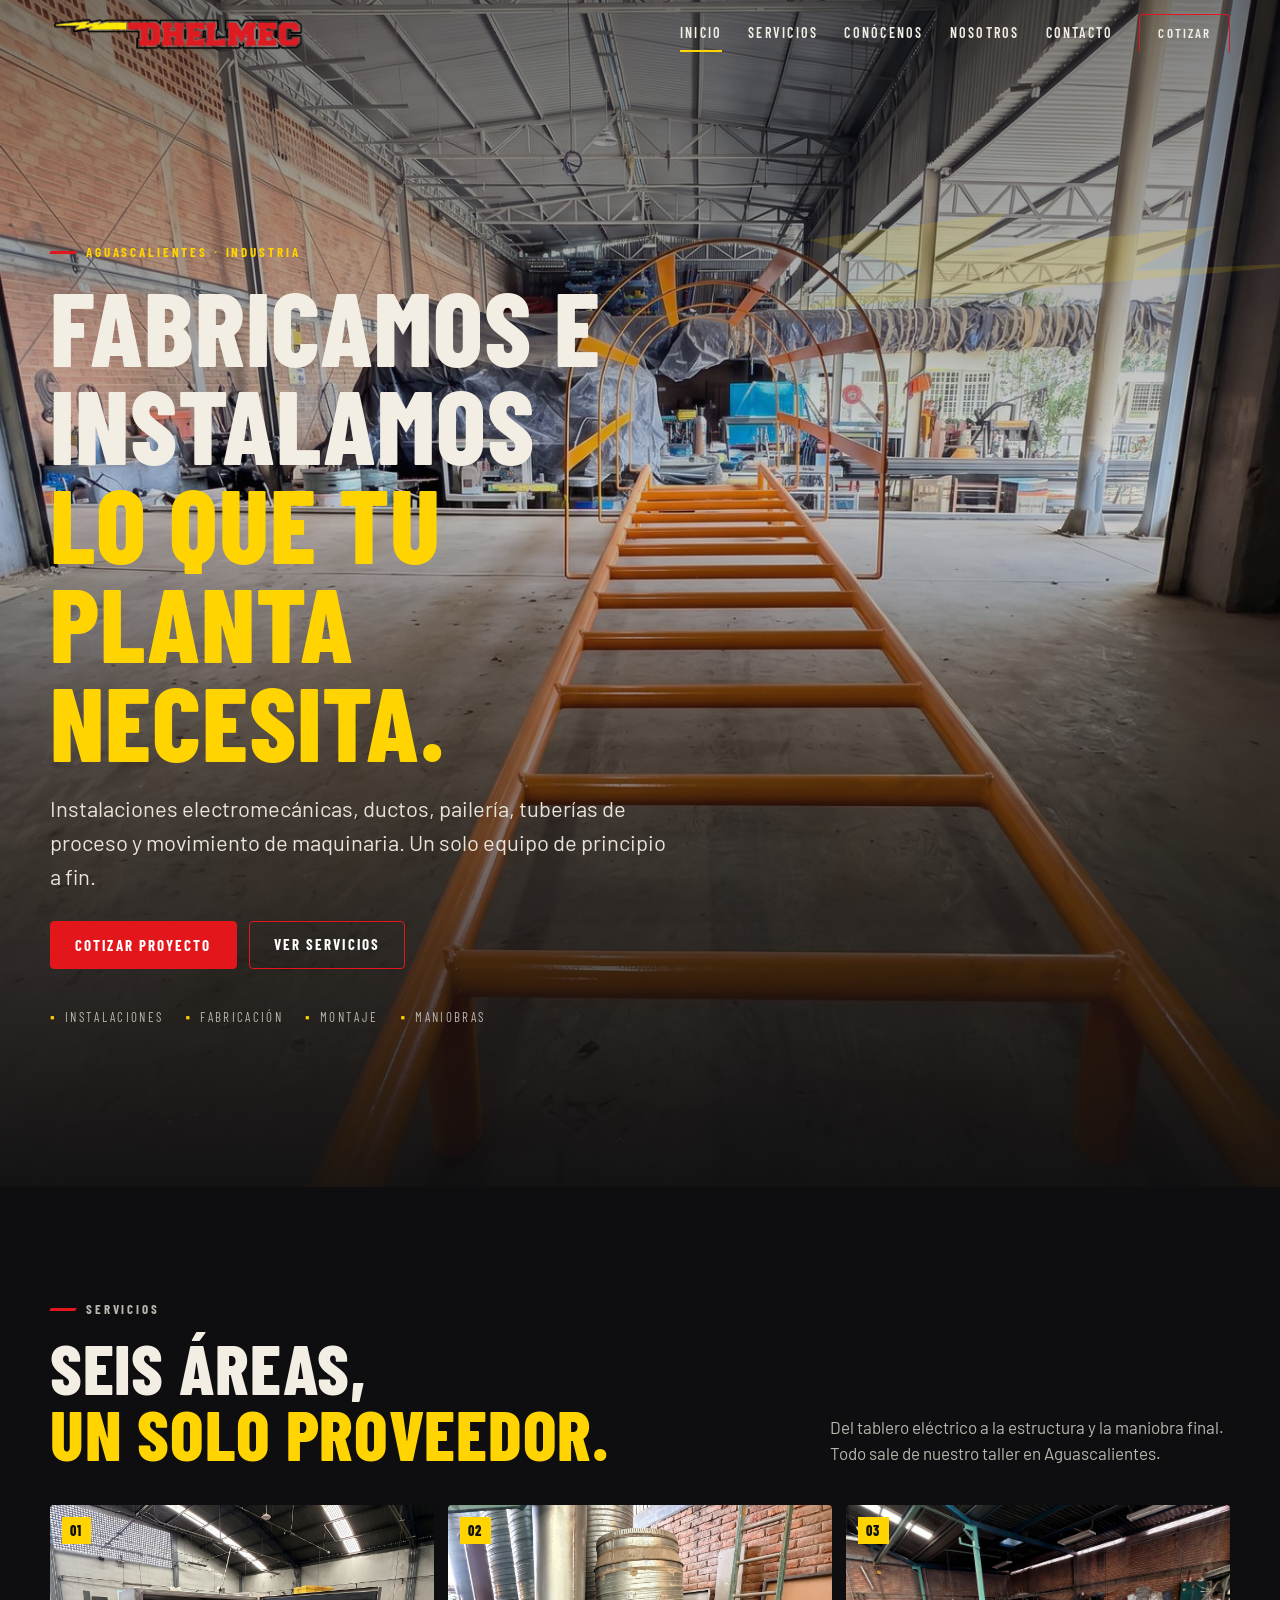
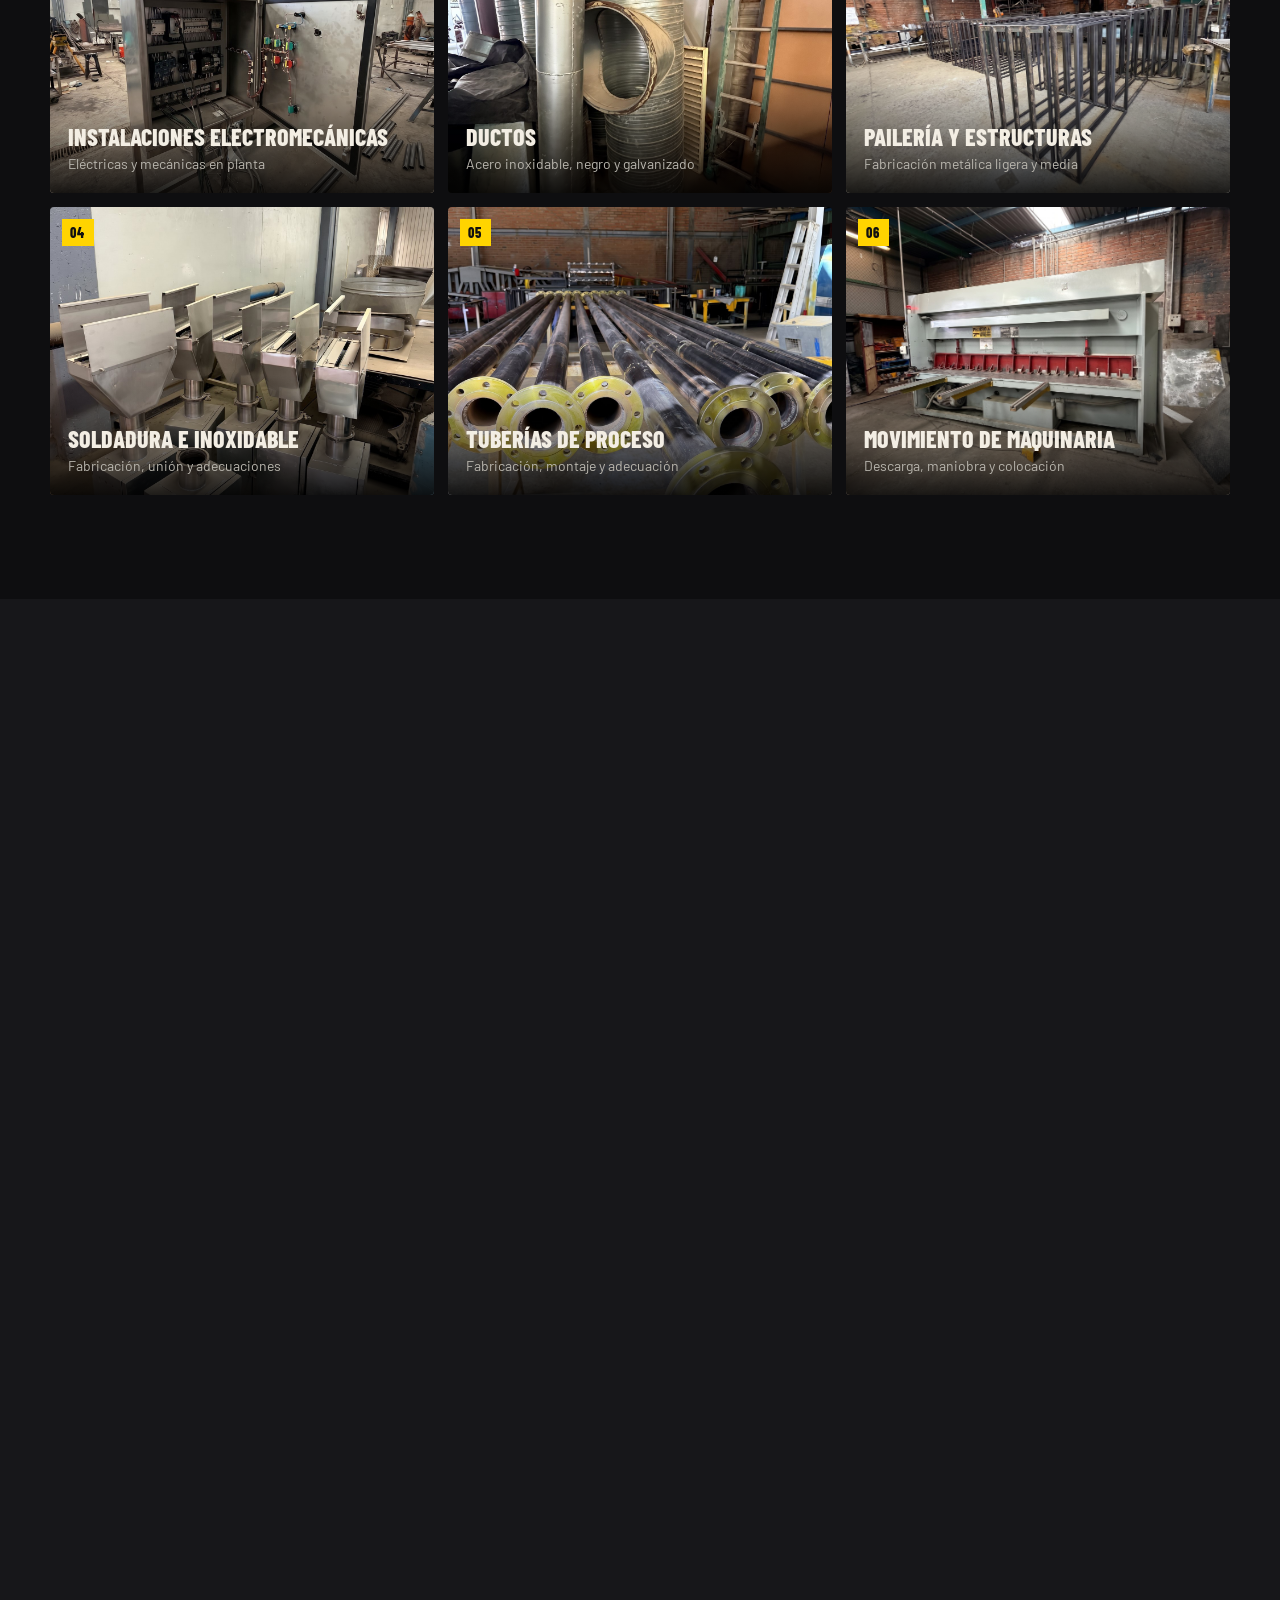
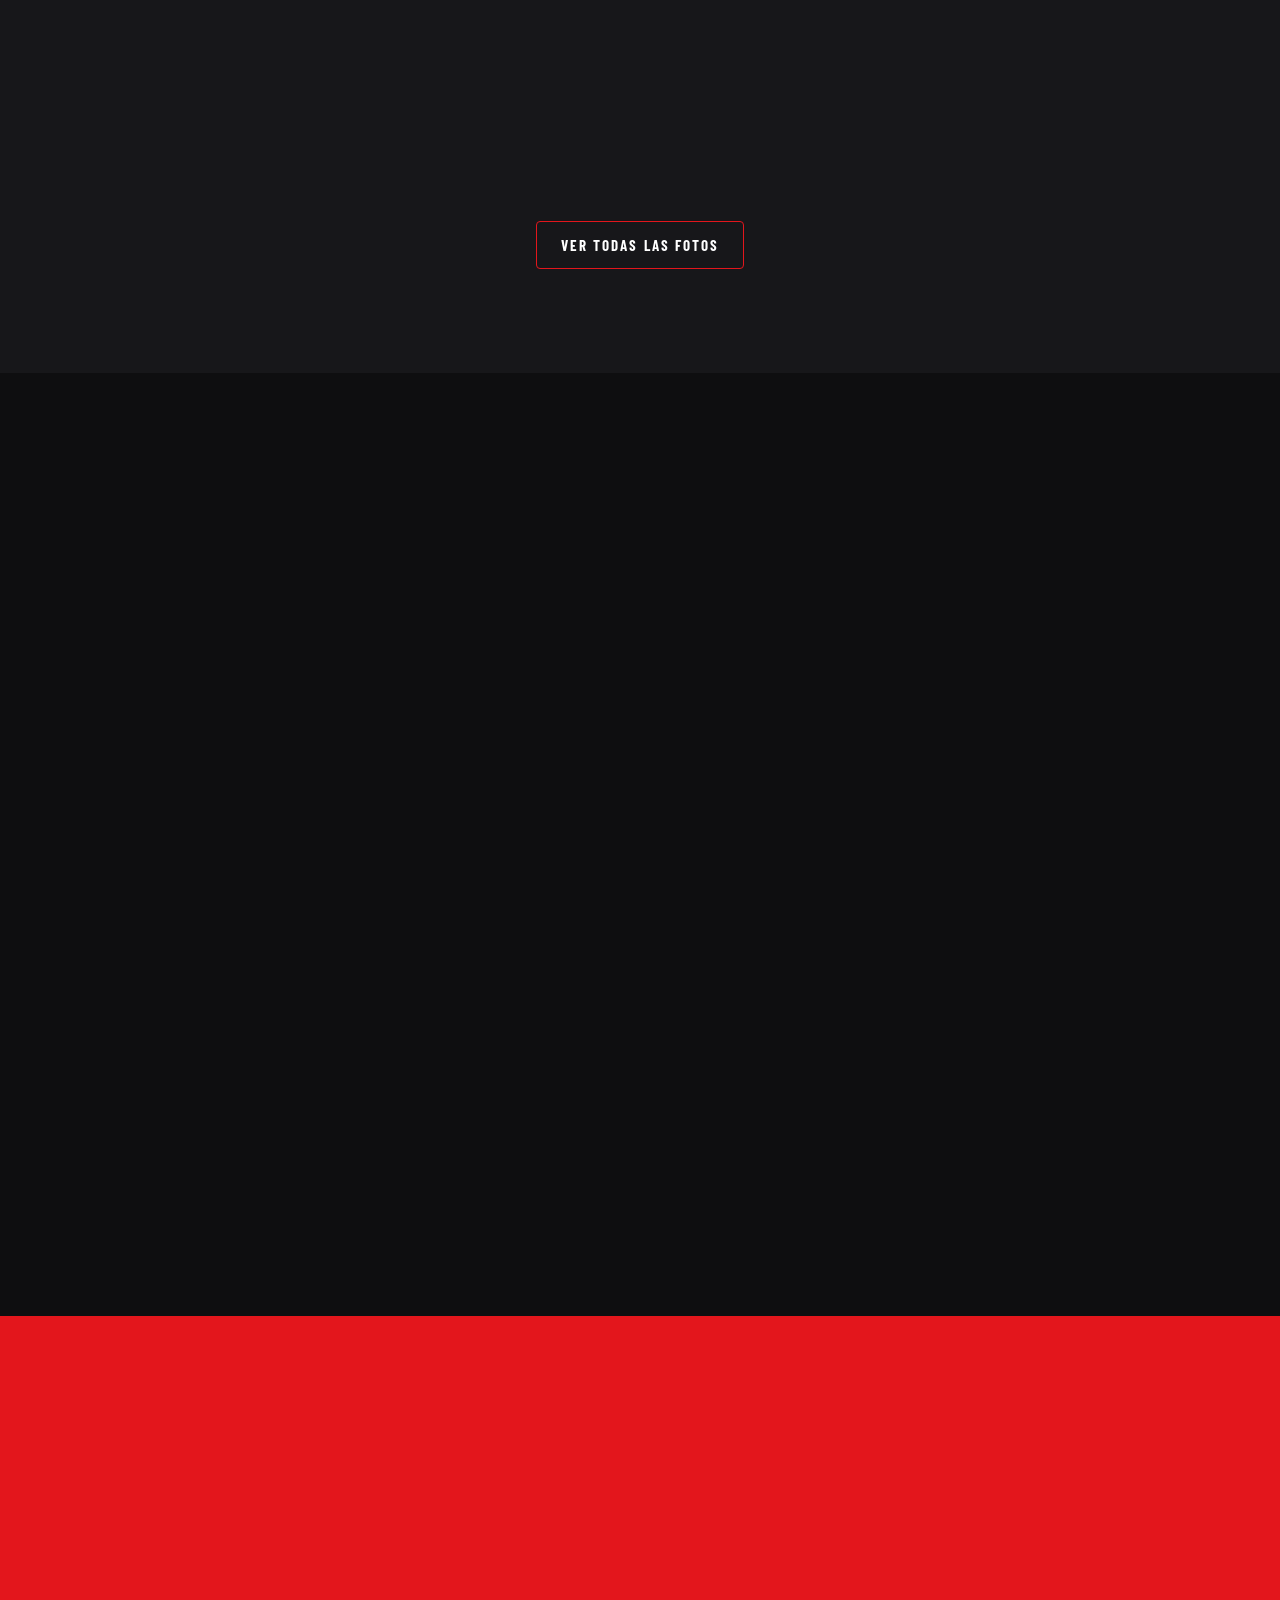
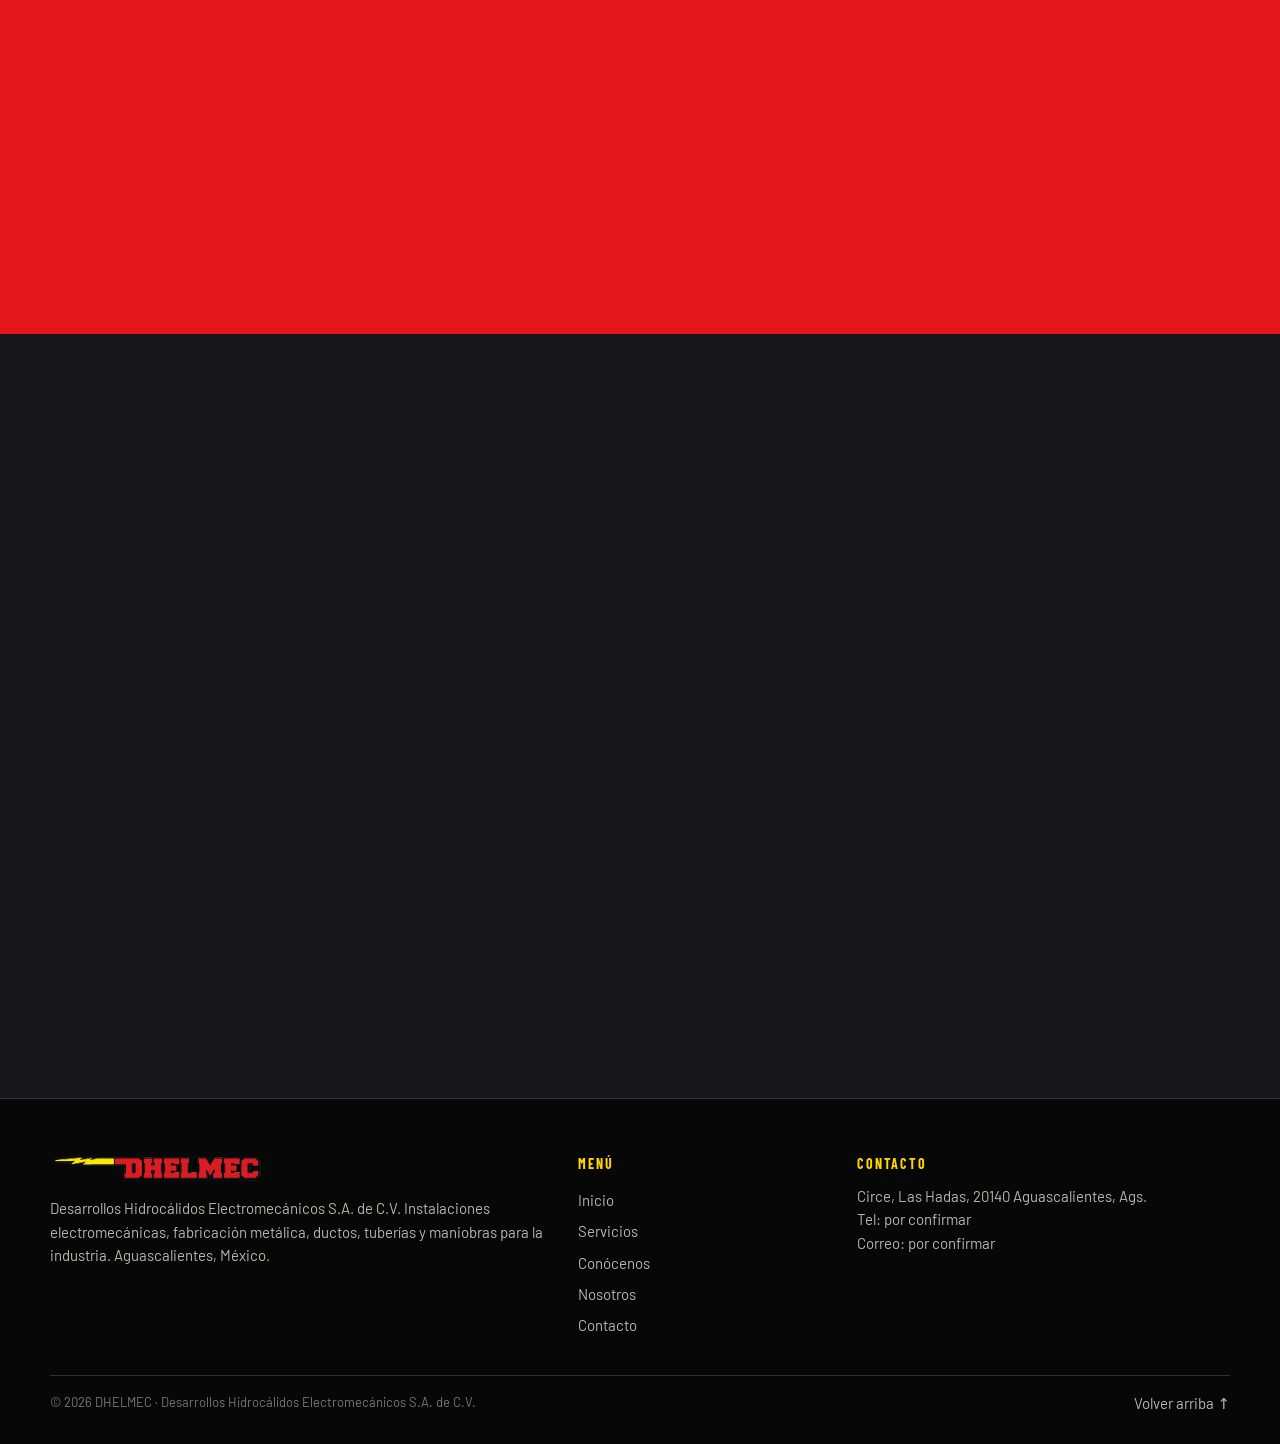
==== index.html @ 65a0e36c "DHELMEC sitio v1: 5 páginas, 35 fotos mejoradas, hueco para video dron Co-Authored-By: Claude Fable " ====
<!doctype html>
<html lang="es">
<head>
<meta charset="utf-8">
<meta name="viewport" content="width=device-width,initial-scale=1">
<title>DHELMEC · Fabricación metálica e instalaciones electromecánicas en Aguascalientes</title>
<meta name="description" content="Instalaciones electromecánicas, ductos, pailería, tuberías de proceso y movimiento de maquinaria. Taller propio en Aguascalientes.">
<link rel="icon" href="img/favicon.svg" type="image/svg+xml">
<link rel="preconnect" href="https://fonts.googleapis.com"><link rel="preconnect" href="https://fonts.gstatic.com" crossorigin>
<link href="https://fonts.googleapis.com/css2?family=Barlow+Condensed:wght@600;700;800&family=Barlow:wght@400;500;600&display=swap" rel="stylesheet">
<link rel="stylesheet" href="style.css">
<meta property="og:title" content="DHELMEC · Fabricación metálica e instalaciones electromecánicas en Aguascalientes"><meta property="og:description" content="Instalaciones electromecánicas, ductos, pailería, tuberías de proceso y movimiento de maquinaria. Taller propio en Aguascalientes."><meta property="og:image" content="img/dhelmec-8387.jpg">
</head>
<body>
<header class="top">
  <div class="wrap">
    <a href="index.html" class="logo" aria-label="DHELMEC inicio"><img src="img/logo.png" alt="DHELMEC"></a>
    <nav class="nav"><a href="index.html" class="act">Inicio</a><a href="servicios.html" class="">Servicios</a><a href="conocenos.html" class="">Conócenos</a><a href="nosotros.html" class="">Nosotros</a><a href="contacto.html" class="">Contacto</a><a href="contacto.html" class="btn">Cotizar</a></nav>
    <button class="burger" aria-label="Menú"><i></i><i></i><i></i></button>
  </div>
</header>
<nav class="movil"><a href="index.html" class="act">Inicio</a><a href="servicios.html" class="">Servicios</a><a href="conocenos.html" class="">Conócenos</a><a href="nosotros.html" class="">Nosotros</a><a href="contacto.html" class="">Contacto</a><a href="contacto.html" class="btn">Cotizar proyecto</a><a class="btn wa solo-wa" href="#">WhatsApp</a></nav>
<main>

<section class="hero" id="top">
  <div class="fondo"><img src="img/dhelmec-8387.jpg" alt="Taller DHELMEC" fetchpriority="high"><video muted loop playsinline autoplay aria-hidden="true"></video></div>
  <img class="rayo" src="img/rayo.svg" alt="" aria-hidden="true">
  <div class="wrap">
    <p class="ojo enter">Aguascalientes · Industria</p>
    <h1 class="enter d1">Fabricamos e instalamos <em>lo que tu planta necesita.</em></h1>
    <p class="lead enter d2">Instalaciones electromecánicas, ductos, pailería, tuberías de proceso y movimiento de maquinaria. Un solo equipo de principio a fin.</p>
    <div class="acciones enter d3"><a class="btn lleno" href="#cotizar">Cotizar proyecto</a><a class="btn wa solo-wa" href="#">WhatsApp</a><a class="btn" href="servicios.html">Ver servicios</a></div>
    <div class="marcas enter d3"><span>Instalaciones</span><span>Fabricación</span><span>Montaje</span><span>Maniobras</span></div>
  </div>
</section>

<section id="servicios">
  <div class="wrap">
    <div class="cab" data-rv><div><p class="ojo">Servicios</p><h2>Seis áreas, <em>un solo proveedor.</em></h2></div><p>Del tablero eléctrico a la estructura y la maniobra final. Todo sale de nuestro taller en Aguascalientes.</p></div>
    <div class="serv" data-rv-g><a class="tarj" href="servicios.html#instalaciones"><img src="img/dhelmec-8382.jpg" alt="Instalaciones electromecánicas" loading="lazy"><span class="num">01</span><div class="pie"><b>Instalaciones electromecánicas</b><span>Eléctricas y mecánicas en planta</span></div></a><a class="tarj" href="servicios.html#ductos"><img src="img/dhelmec-8377.jpg" alt="Ductos" loading="lazy"><span class="num">02</span><div class="pie"><b>Ductos</b><span>Acero inoxidable, negro y galvanizado</span></div></a><a class="tarj" href="servicios.html#paileria"><img src="img/dhelmec-8356.jpg" alt="Pailería y estructuras" loading="lazy"><span class="num">03</span><div class="pie"><b>Pailería y estructuras</b><span>Fabricación metálica ligera y media</span></div></a><a class="tarj" href="servicios.html#soldadura"><img src="img/dhelmec-8389.jpg" alt="Soldadura e inoxidable" loading="lazy"><span class="num">04</span><div class="pie"><b>Soldadura e inoxidable</b><span>Fabricación, unión y adecuaciones</span></div></a><a class="tarj" href="servicios.html#tuberias"><img src="img/dhelmec-8370.jpg" alt="Tuberías de proceso" loading="lazy"><span class="num">05</span><div class="pie"><b>Tuberías de proceso</b><span>Fabricación, montaje y adecuación</span></div></a><a class="tarj" href="servicios.html#maquinaria"><img src="img/dhelmec-8360.jpg" alt="Movimiento de maquinaria" loading="lazy"><span class="num">06</span><div class="pie"><b>Movimiento de maquinaria</b><span>Descarga, maniobra y colocación</span></div></a></div>
  </div>
</section>

<section class="band" id="trabajos">
  <div class="wrap">
    <div class="cab" data-rv><div><p class="ojo">Lo que hemos fabricado</p><h2>Hecho en <em>nuestro taller.</em></h2></div><p>Fotos reales del taller y de las piezas: estructuras, bridas, ductos, inoxidable y equipo propio.</p></div>
    <div class="col" data-rv-g><a href="img/g-8366.jpg" data-lb class="g"><img src="img/g-8366.jpg" alt="Trabajo DHELMEC" loading="lazy"></a><a href="img/g-8372.jpg" data-lb class=""><img src="img/g-8372.jpg" alt="Trabajo DHELMEC" loading="lazy"></a><a href="img/g-8389.jpg" data-lb class=""><img src="img/g-8389.jpg" alt="Trabajo DHELMEC" loading="lazy"></a><a href="img/g-8369.jpg" data-lb class=""><img src="img/g-8369.jpg" alt="Trabajo DHELMEC" loading="lazy"></a><a href="img/g-8378.jpg" data-lb class=""><img src="img/g-8378.jpg" alt="Trabajo DHELMEC" loading="lazy"></a><a href="img/g-8386.jpg" data-lb class=""><img src="img/g-8386.jpg" alt="Trabajo DHELMEC" loading="lazy"></a><a href="img/g-8375.jpg" data-lb class=""><img src="img/g-8375.jpg" alt="Trabajo DHELMEC" loading="lazy"></a><a href="img/g-8359.jpg" data-lb class=""><img src="img/g-8359.jpg" alt="Trabajo DHELMEC" loading="lazy"></a></div>
    <div class="todas"><a class="btn" href="conocenos.html">Ver todas las fotos</a></div>
  </div>
</section>

<section id="nosotros">
  <div class="wrap">
    <div class="dos">
      <div class="foto-marco" data-rv><img src="img/dhelmec-8366.jpg" alt="Taladro radial en el taller de DHELMEC" loading="lazy"><span>Taller DHELMEC · Las Hadas, Ags.</span></div>
      <div data-rv>
        <p class="ojo">Quién es DHELMEC</p>
        <h2>Soluciones que <em>funcionan en planta.</em></h2>
        <p class="lead" style="margin-top:16px">Desarrollos Hidrocálidos Electromecánicos S.A. de C.V. atiende proyectos de instalación, fabricación metálica y maniobras industriales desde Aguascalientes. Taller propio con cizallas, dobladoras, taladro radial y equipo de soldadura.</p>
        <div class="datos"><div><b>Ags.</b><small>Taller propio en Las Hadas</small></div><div><b>6</b><small>áreas de servicio</small></div><div><b>1</b><small>equipo de principio a fin</small></div></div>
        <div style="margin-top:28px"><a class="btn" href="nosotros.html">Conoce más</a></div>
      </div>
    </div>
  </div>
</section>

<section class="band-rojo" id="proceso">
  <div class="wrap">
    <div class="cab" data-rv><div><p class="ojo">De principio a fin</p><h2>Así trabajamos <em>tu proyecto.</em></h2></div></div>
    <div class="pasos" data-rv-g>
      <div><b>Analizamos</b><p>Visitamos la planta, medimos y entendemos el proceso y la necesidad real.</p></div>
      <div><b>Fabricamos</b><p>Ductos, estructuras, tubería y adecuaciones se hacen en nuestro taller.</p></div>
      <div><b>Instalamos</b><p>Montaje, maniobra y colocación final en el punto exacto, sin detener tu operación.</p></div>
    </div>
  </div>
</section>

<section id="cotizar" class="band">
  <div class="wrap">
    <div class="contacto">
      <form class="form" data-rv>
        <h3>Cotiza tu proyecto</h3>
        <p>Dinos qué necesitas fabricar, instalar o mover. Te contestamos directo.</p>
        <div class="fila">
          <div><label for="nombre">Nombre *</label><input id="nombre" name="nombre" required placeholder="Tu nombre"></div>
          <div><label for="empresa">Empresa o planta</label><input id="empresa" name="empresa" placeholder="Nombre de la empresa"></div>
        </div>
        <label for="telefono">Teléfono o WhatsApp *</label><input id="telefono" name="telefono" type="tel" required placeholder="449 000 0000">
        <label for="mensaje">¿Qué necesitas? *</label><textarea id="mensaje" name="mensaje" required placeholder="Ej. 40 m de ducto galvanizado de 12 pulgadas con instalación"></textarea>
        <button class="btn lleno" type="submit">Enviar solicitud</button>
        <small>Sin compromiso. Un técnico de DHELMEC te responde para visitar o cotizar.</small>
      </form>
      <div data-rv>
        <p class="ojo">Contacto directo</p>
        <h2>Hablemos de <em>tu planta.</em></h2>
        <div class="lista-c" style="margin-top:26px">
          <div><b>Taller y oficina</b><span data-dir>Circe, Las Hadas, 20140 Aguascalientes, Ags.</span></div>
          <div><b>Teléfono</b><a class="pend" data-tel href="#">por confirmar</a></div>
          <div><b>Correo</b><a class="pend" data-email href="#">por confirmar</a></div>
          <div><b>Horario</b><span>Lunes a viernes · Atención en planta y en taller</span></div>
        </div>
        <div style="display:flex;gap:12px;flex-wrap:wrap;margin-top:26px"><a class="btn wa solo-wa" href="#">Escribir por WhatsApp</a><a class="btn amarillo" target="_blank" rel="noopener" href="https://maps.google.com/?q=Circe%2C+Las+Hadas%2C+20140+Aguascalientes%2C+Ags.">Ver en el mapa</a></div>
      </div>
    </div>
  </div>
</section>

</main>
<footer>
  <div class="wrap">
    <div class="cols">
      <div><img src="img/logo.png" alt="DHELMEC"><p>Desarrollos Hidrocálidos Electromecánicos S.A. de C.V. Instalaciones electromecánicas, fabricación metálica, ductos, tuberías y maniobras para la industria. Aguascalientes, México.</p></div>
      <div><h4>Menú</h4><nav><a href="index.html" class="act">Inicio</a><a href="servicios.html" class="">Servicios</a><a href="conocenos.html" class="">Conócenos</a><a href="nosotros.html" class="">Nosotros</a><a href="contacto.html" class="">Contacto</a></nav></div>
      <div><h4>Contacto</h4><p data-dir>Circe, Las Hadas, 20140 Aguascalientes, Ags.</p><p>Tel: <a class="pend" data-tel href="#">por confirmar</a></p><p>Correo: <a class="pend" data-email href="#">por confirmar</a></p></div>
    </div>
    <div class="abajo"><span>© 2026 DHELMEC · Desarrollos Hidrocálidos Electromecánicos S.A. de C.V.</span><a href="#top">Volver arriba ↑</a></div>
  </div>
</footer>
<a class="flota solo-wa" href="#" aria-label="WhatsApp"></a>
<script src="config.js"></script>
<script src="app.js"></script>
</body>
</html>
---- style.css ----
/* DHELMEC — hoja única. Lienzo oscuro, rojo y amarillo del logo, verde solo WhatsApp. */
:root{
  --negro:#0e0e10; --carbon:#17171a; --humo:#222226; --linea:#2f2f35;
  --crema:#f3eee4; --gris:#b9b6ae; --rojo:#e3161c; --rojo-osc:#b50f14;
  --amarillo:#ffd400; --verde:#25d366; --verde-osc:#1da851;
  --ancho:1180px; --radio:4px;
  --ft:"Barlow Condensed","Arial Narrow",Impact,sans-serif;
  --fb:"Barlow",system-ui,-apple-system,"Segoe UI",Roboto,sans-serif;
}
*{box-sizing:border-box;margin:0;padding:0}
html{scroll-behavior:smooth;-webkit-text-size-adjust:100%}
body{background:var(--negro);color:var(--crema);font-family:var(--fb);font-size:17px;line-height:1.55;overflow-x:hidden}
img{display:block;max-width:100%;height:auto}
a{color:inherit;text-decoration:none}
.wrap{width:min(var(--ancho),100% - 32px);margin-inline:auto}
h1,h2,h3,.ft{font-family:var(--ft);text-transform:uppercase;line-height:.95;letter-spacing:.01em;font-weight:800}
h1{font-size:clamp(44px,9vw,104px)}
h2{font-size:clamp(36px,6.4vw,70px)}
h3{font-size:clamp(24px,3.6vw,32px);font-weight:700}
h1 em,h2 em{font-style:normal;color:var(--amarillo);display:block}
p{max-width:62ch}
.lead{font-size:clamp(18px,2.2vw,22px);color:var(--gris)}
.ojo{display:inline-flex;align-items:center;gap:10px;font-family:var(--ft);text-transform:uppercase;letter-spacing:.22em;font-size:13px;font-weight:700;color:var(--amarillo);margin-bottom:14px}
.ojo::before{content:"";width:26px;height:3px;background:var(--rojo);transform:skewX(-30deg)}

/* Botones: navegación y acciones en color de marca; verde SOLO WhatsApp */
.btn{display:inline-flex;align-items:center;justify-content:center;gap:10px;min-height:48px;padding:0 24px;border:1.5px solid var(--rojo);color:#fff;background:transparent;font-family:var(--ft);text-transform:uppercase;letter-spacing:.14em;font-size:15px;font-weight:700;border-radius:var(--radio);transition:background .2s,transform .2s,color .2s;cursor:pointer;white-space:nowrap}
.btn:hover{background:var(--rojo);transform:translateY(-1px)}
.btn.lleno{background:var(--rojo)}
.btn.lleno:hover{background:var(--rojo-osc)}
.btn.wa{background:var(--verde);border-color:var(--verde);color:#062b14}
.btn.wa:hover{background:var(--verde-osc);border-color:var(--verde-osc);color:#fff}
.btn.wa svg{width:20px;height:20px;fill:currentColor}
.btn.amarillo{border-color:var(--amarillo);color:var(--amarillo)}
.btn.amarillo:hover{background:var(--amarillo);color:#111}

/* Header: logo con rayo, barra fina, transparente sobre el hero */
.top{position:fixed;inset:0 0 auto 0;z-index:50;transition:background .25s,box-shadow .25s;padding:14px 0}
.top.solida{background:rgba(14,14,16,.94);backdrop-filter:blur(8px);box-shadow:0 1px 0 var(--linea)}
.top .wrap{display:flex;align-items:center;justify-content:space-between;gap:16px}
.logo img{height:30px;width:auto}
.nav{display:none;align-items:center;gap:26px}
.nav a{font-family:var(--ft);text-transform:uppercase;letter-spacing:.16em;font-size:14px;font-weight:600;color:var(--crema);padding:6px 0;border-bottom:2px solid transparent}
.nav a:hover,.nav a.act{border-color:var(--amarillo)}
.nav .btn{min-height:40px;padding:0 18px;font-size:13px}
.burger{display:inline-flex;flex-direction:column;gap:5px;background:none;border:0;padding:8px;cursor:pointer}
.burger i{width:26px;height:2px;background:var(--crema);display:block;transition:transform .2s,opacity .2s}
.menu-abierto .burger i:nth-child(1){transform:translateY(7px) rotate(45deg)}
.menu-abierto .burger i:nth-child(2){opacity:0}
.menu-abierto .burger i:nth-child(3){transform:translateY(-7px) rotate(-45deg)}
.movil{position:fixed;inset:0;background:var(--negro);z-index:49;display:flex;flex-direction:column;justify-content:center;padding:0 32px;gap:6px;transform:translateX(100%);transition:transform .3s}
.menu-abierto .movil{transform:none}
.movil a{font-family:var(--ft);text-transform:uppercase;font-size:40px;font-weight:800;padding:8px 0;border-bottom:1px solid var(--linea)}
.movil a.act{color:var(--amarillo)}
.movil .btn{margin-top:22px;font-size:17px;border-bottom:1.5px solid var(--rojo)}
.movil .btn.wa{border-bottom-color:var(--verde)}
@media(min-width:900px){.nav{display:flex}.burger,.movil{display:none}.logo img{height:36px}}

/* Hero */
.hero{position:relative;min-height:100svh;display:grid;align-items:end;overflow:hidden;background:var(--carbon)}
.hero .fondo{position:absolute;inset:0}
.hero .fondo video,.hero .fondo img{position:absolute;inset:0;width:100%;height:100%;object-fit:cover}
.hero .fondo video{opacity:0;transition:opacity .8s}.hero .fondo video.listo{opacity:1}
.hero .fondo::after{content:"";position:absolute;inset:0;background:linear-gradient(180deg,rgba(14,14,16,.55) 0%,rgba(14,14,16,.15) 40%,rgba(14,14,16,.92) 100%)}
.hero .wrap{position:relative;padding:130px 0 56px}
.hero h1{max-width:12ch}
.hero .lead{margin:20px 0 28px;max-width:52ch;color:#e8e3d8}
.hero .acciones{display:flex;flex-wrap:wrap;gap:12px}
.hero .marcas{display:flex;flex-wrap:wrap;gap:10px 22px;margin-top:38px;font-family:var(--ft);text-transform:uppercase;letter-spacing:.18em;font-size:13px;color:var(--gris)}
.hero .marcas span::before{content:"▪";color:var(--amarillo);margin-right:8px}
.hero .rayo{position:absolute;right:-6%;top:12%;width:min(62vw,560px);opacity:.14;pointer-events:none}
.hero .nota-video{position:absolute;right:16px;bottom:16px;font-size:12px;color:var(--gris);background:rgba(0,0,0,.4);padding:4px 8px;border-radius:3px}
.enter{opacity:0;transform:translateY(22px);animation:entra .7s cubic-bezier(.2,.8,.2,1) forwards}
.enter.d1{animation-delay:.12s}.enter.d2{animation-delay:.24s}.enter.d3{animation-delay:.36s}
@keyframes entra{to{opacity:1;transform:none}}

/* Secciones */
section{padding:72px 0}
@media(min-width:900px){section{padding:104px 0}}
.cab{display:grid;gap:14px;margin-bottom:38px}
@media(min-width:900px){.cab{grid-template-columns:1fr auto;align-items:end}.cab p{max-width:40ch;color:var(--gris)}}
.band{background:var(--carbon)}
.band-rojo{background:var(--rojo);color:#fff}
.band-rojo .ojo{color:#fff}.band-rojo .ojo::before{background:var(--amarillo)}
.band-rojo h2 em{color:var(--amarillo)}

/* Reveal: corto, se dispara solo */
[data-rv]{opacity:0;transform:translateY(18px);transition:opacity .55s ease,transform .55s cubic-bezier(.2,.8,.2,1)}
[data-rv].in{opacity:1;transform:none}
[data-rv-g]>*{opacity:0;transform:translateY(18px);transition:opacity .5s ease,transform .5s cubic-bezier(.2,.8,.2,1);transition-delay:calc(var(--i,0)*70ms)}
[data-rv-g].in>*{opacity:1;transform:none}
@media(prefers-reduced-motion:reduce){[data-rv],[data-rv-g]>*{opacity:1;transform:none;transition:none}.enter{animation:none;opacity:1;transform:none}}

/* Servicios: tarjetas con foto real y pie encimado */
.serv{display:grid;gap:14px}
@media(min-width:640px){.serv{grid-template-columns:1fr 1fr}}
@media(min-width:1000px){.serv{grid-template-columns:repeat(3,1fr)}}
.tarj{position:relative;display:block;aspect-ratio:4/3;overflow:hidden;background:var(--humo);border-radius:var(--radio)}
.tarj img{width:100%;height:100%;object-fit:cover;transition:transform .5s}
.tarj:hover img{transform:scale(1.04)}
.tarj .pie{position:absolute;inset:auto 0 0 0;padding:52px 18px 18px;background:linear-gradient(180deg,transparent,rgba(0,0,0,.88))}
.tarj .pie b{display:block;font-family:var(--ft);text-transform:uppercase;font-size:24px;line-height:1;font-weight:800}
.tarj .pie span{display:block;color:var(--gris);font-size:14px;margin-top:4px}
.tarj .num{position:absolute;top:12px;left:12px;font-family:var(--ft);font-weight:800;font-size:14px;letter-spacing:.1em;background:var(--amarillo);color:#111;padding:3px 8px}

/* Galería collage */
.col{display:grid;grid-template-columns:repeat(2,1fr);gap:8px}
.col a{display:block;overflow:hidden;aspect-ratio:1;background:var(--humo);border-radius:var(--radio)}
.col a img{width:100%;height:100%;object-fit:cover;transition:transform .5s}
.col a:hover img{transform:scale(1.05)}
.col a.g{grid-column:span 2;aspect-ratio:2/1}
@media(min-width:760px){.col{grid-template-columns:repeat(4,1fr)}.col a.g{grid-row:span 2;aspect-ratio:1}}
.todas{margin-top:22px;display:flex;justify-content:center}

/* Quiénes somos */
.dos{display:grid;gap:30px}
@media(min-width:900px){.dos{grid-template-columns:1.05fr .95fr;align-items:center;gap:60px}}
.foto-marco{position:relative;border-radius:var(--radio);overflow:hidden}
.foto-marco img{aspect-ratio:4/5;object-fit:cover;width:100%}
.foto-marco span{position:absolute;left:14px;bottom:14px;background:rgba(0,0,0,.72);padding:6px 10px;font-size:13px;letter-spacing:.08em;text-transform:uppercase;font-family:var(--ft)}
.datos{display:grid;grid-template-columns:repeat(3,1fr);gap:10px;margin-top:28px}
.datos div{border-left:3px solid var(--amarillo);padding:4px 0 4px 12px}
.datos b{display:block;font-family:var(--ft);font-size:26px;line-height:1;font-weight:800}
.datos small{color:var(--gris);font-size:13px;display:block;margin-top:4px}

/* Proceso */
.pasos{display:grid;gap:12px;counter-reset:p}
@media(min-width:800px){.pasos{grid-template-columns:repeat(3,1fr)}}
.pasos div{background:rgba(0,0,0,.22);padding:26px 22px;border-radius:var(--radio);counter-increment:p;position:relative}
.pasos div::before{content:"0" counter(p);font-family:var(--ft);font-weight:800;font-size:54px;line-height:1;color:var(--amarillo);display:block;margin-bottom:10px}
.pasos b{font-family:var(--ft);text-transform:uppercase;font-size:26px;display:block;line-height:1;margin-bottom:8px}
.pasos p{font-size:15px;color:#f6d9d9}

/* Contacto */
.contacto{display:grid;gap:30px}
@media(min-width:900px){.contacto{grid-template-columns:1.1fr .9fr;gap:60px}}
.form{background:var(--crema);color:#151515;padding:26px 22px;border-radius:var(--radio)}
.form h3{color:#111;margin-bottom:6px}
.form p{color:#555;font-size:15px;margin-bottom:16px}
.form label{display:block;font-family:var(--ft);text-transform:uppercase;letter-spacing:.1em;font-size:13px;font-weight:700;margin:12px 0 5px;color:#333}
.form input,.form textarea{width:100%;border:1.5px solid #cfc8b8;background:#fff;padding:12px;font:inherit;border-radius:3px}
.form textarea{min-height:110px;resize:vertical}
.form .fila{display:grid;gap:0 12px}
@media(min-width:560px){.form .fila{grid-template-columns:1fr 1fr}}
.form .btn{width:100%;margin-top:18px}
.form small{display:block;margin-top:10px;color:#777;font-size:13px}
.lista-c{display:grid;gap:18px}
.lista-c div{border-left:3px solid var(--rojo);padding-left:14px}
.lista-c b{display:block;font-family:var(--ft);text-transform:uppercase;letter-spacing:.1em;font-size:14px;color:var(--amarillo)}
.lista-c span{color:var(--crema)}
.lista-c .pend{color:var(--gris);font-style:italic}
.mapa{margin-top:22px;aspect-ratio:16/10;border:0;width:100%;border-radius:var(--radio);filter:grayscale(.2) contrast(1.05)}

/* Sub-hero de páginas internas */
.sub{position:relative;padding:150px 0 60px;background:var(--carbon);overflow:hidden}
.sub img.fondo{position:absolute;inset:0;width:100%;height:100%;object-fit:cover;opacity:.28}
.sub .wrap{position:relative}
.sub h1{font-size:clamp(40px,7.5vw,84px)}
.sub .lead{margin-top:16px}

/* Servicios detallados */
.fila-s{display:grid;gap:18px;padding:34px 0;border-top:1px solid var(--linea)}
@media(min-width:860px){.fila-s{grid-template-columns:1fr 1fr;gap:48px;align-items:center}.fila-s.inv .texto{order:-1}}
.fila-s img{aspect-ratio:4/3;object-fit:cover;width:100%;border-radius:var(--radio)}
.fila-s h3{font-size:clamp(28px,4vw,40px);margin:8px 0 6px}
.fila-s h4{font-family:var(--ft);text-transform:uppercase;letter-spacing:.12em;font-size:14px;color:var(--amarillo);font-weight:700}
.fila-s p{color:var(--gris);margin:10px 0 18px}

/* Valores */
.val{display:grid;gap:10px}
@media(min-width:700px){.val{grid-template-columns:repeat(2,1fr)}}
@media(min-width:1000px){.val{grid-template-columns:repeat(4,1fr)}}
.val div{background:var(--carbon);padding:24px 20px;border-top:3px solid var(--rojo);border-radius:var(--radio)}
.val b{font-family:var(--ft);text-transform:uppercase;font-size:26px;display:block;line-height:1;margin-bottom:8px}
.val p{color:var(--gris);font-size:15px}
.mv{display:grid;gap:12px}
@media(min-width:800px){.mv{grid-template-columns:1fr 1fr}}
.mv article{background:var(--crema);color:#151515;padding:30px 26px;border-radius:var(--radio)}
.mv article span{font-family:var(--ft);font-weight:800;color:var(--rojo);font-size:40px;line-height:1;display:block}
.mv article h3{color:#111;margin:6px 0 10px}
.mv article p{color:#444}

/* Galería completa */
.grid-g{display:grid;grid-template-columns:repeat(2,1fr);gap:8px}
@media(min-width:700px){.grid-g{grid-template-columns:repeat(3,1fr)}}
@media(min-width:1000px){.grid-g{grid-template-columns:repeat(4,1fr)}}
.grid-g a{display:block;aspect-ratio:1;overflow:hidden;background:var(--humo);border-radius:var(--radio)}
.grid-g a img{width:100%;height:100%;object-fit:cover;transition:transform .5s}
.grid-g a:hover img{transform:scale(1.05)}

/* Todo listo para completar */
.falta{display:grid;gap:10px}
@media(min-width:800px){.falta{grid-template-columns:1fr 1fr}}
.falta div{display:flex;gap:14px;align-items:flex-start;background:var(--carbon);padding:18px;border-radius:var(--radio);border:1px dashed var(--linea)}
.falta i{flex:none;width:30px;height:30px;border:2px solid var(--amarillo);border-radius:3px}
.falta b{display:block;font-family:var(--ft);text-transform:uppercase;font-size:20px;line-height:1}
.falta span{color:var(--gris);font-size:15px}

/* Lightbox */
.lb{position:fixed;inset:0;background:rgba(0,0,0,.94);z-index:70;display:none;align-items:center;justify-content:center;padding:16px}
.lb.on{display:flex}
.lb img{max-width:100%;max-height:92vh;object-fit:contain;border-radius:var(--radio)}
.lb button{position:absolute;top:14px;right:14px;background:var(--rojo);color:#fff;border:0;width:44px;height:44px;font-size:22px;border-radius:3px;cursor:pointer}
.lb .ant,.lb .sig{top:50%;transform:translateY(-50%);right:auto;left:10px;background:rgba(255,255,255,.12)}
.lb .sig{left:auto;right:10px}

/* Flotante WhatsApp */
.flota{position:fixed;right:16px;bottom:16px;z-index:48;width:58px;height:58px;border-radius:50%;background:var(--verde);display:flex;align-items:center;justify-content:center;box-shadow:0 8px 24px rgba(0,0,0,.4)}
.flota svg{width:30px;height:30px;fill:#062b14}
.solo-wa[hidden]{display:none!important}

/* Pie */
footer{background:#070708;padding:54px 0 28px;border-top:1px solid var(--linea)}
footer .cols{display:grid;gap:30px}
@media(min-width:800px){footer .cols{grid-template-columns:1.2fr .6fr .9fr}}
footer img{height:30px;width:auto;margin-bottom:14px}
footer p,footer a{color:var(--gris);font-size:15px}
footer h4{font-family:var(--ft);text-transform:uppercase;letter-spacing:.14em;font-size:14px;color:var(--amarillo);margin-bottom:10px}
footer nav a{display:block;padding:4px 0}
footer nav a:hover{color:#fff}
footer .abajo{margin-top:34px;padding-top:16px;border-top:1px solid var(--linea);display:flex;flex-wrap:wrap;justify-content:space-between;gap:8px;font-size:13px;color:#777}
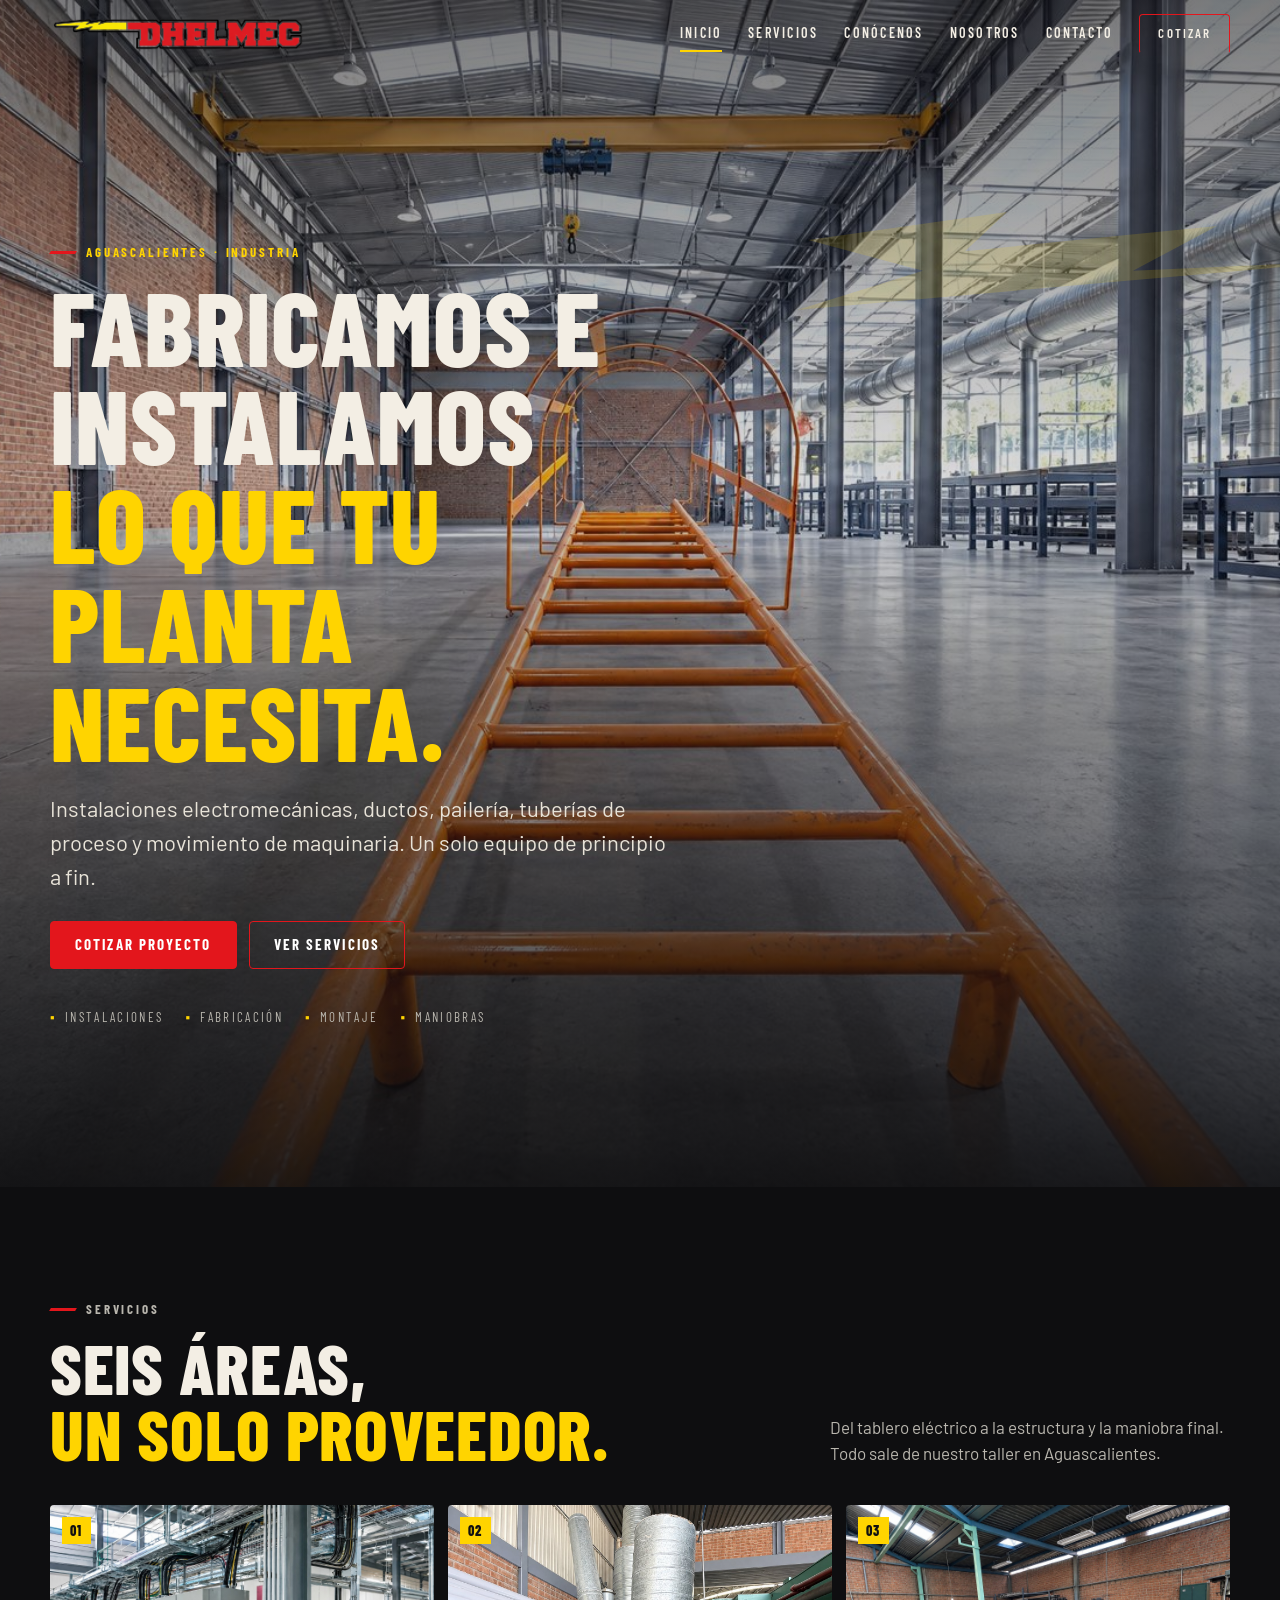
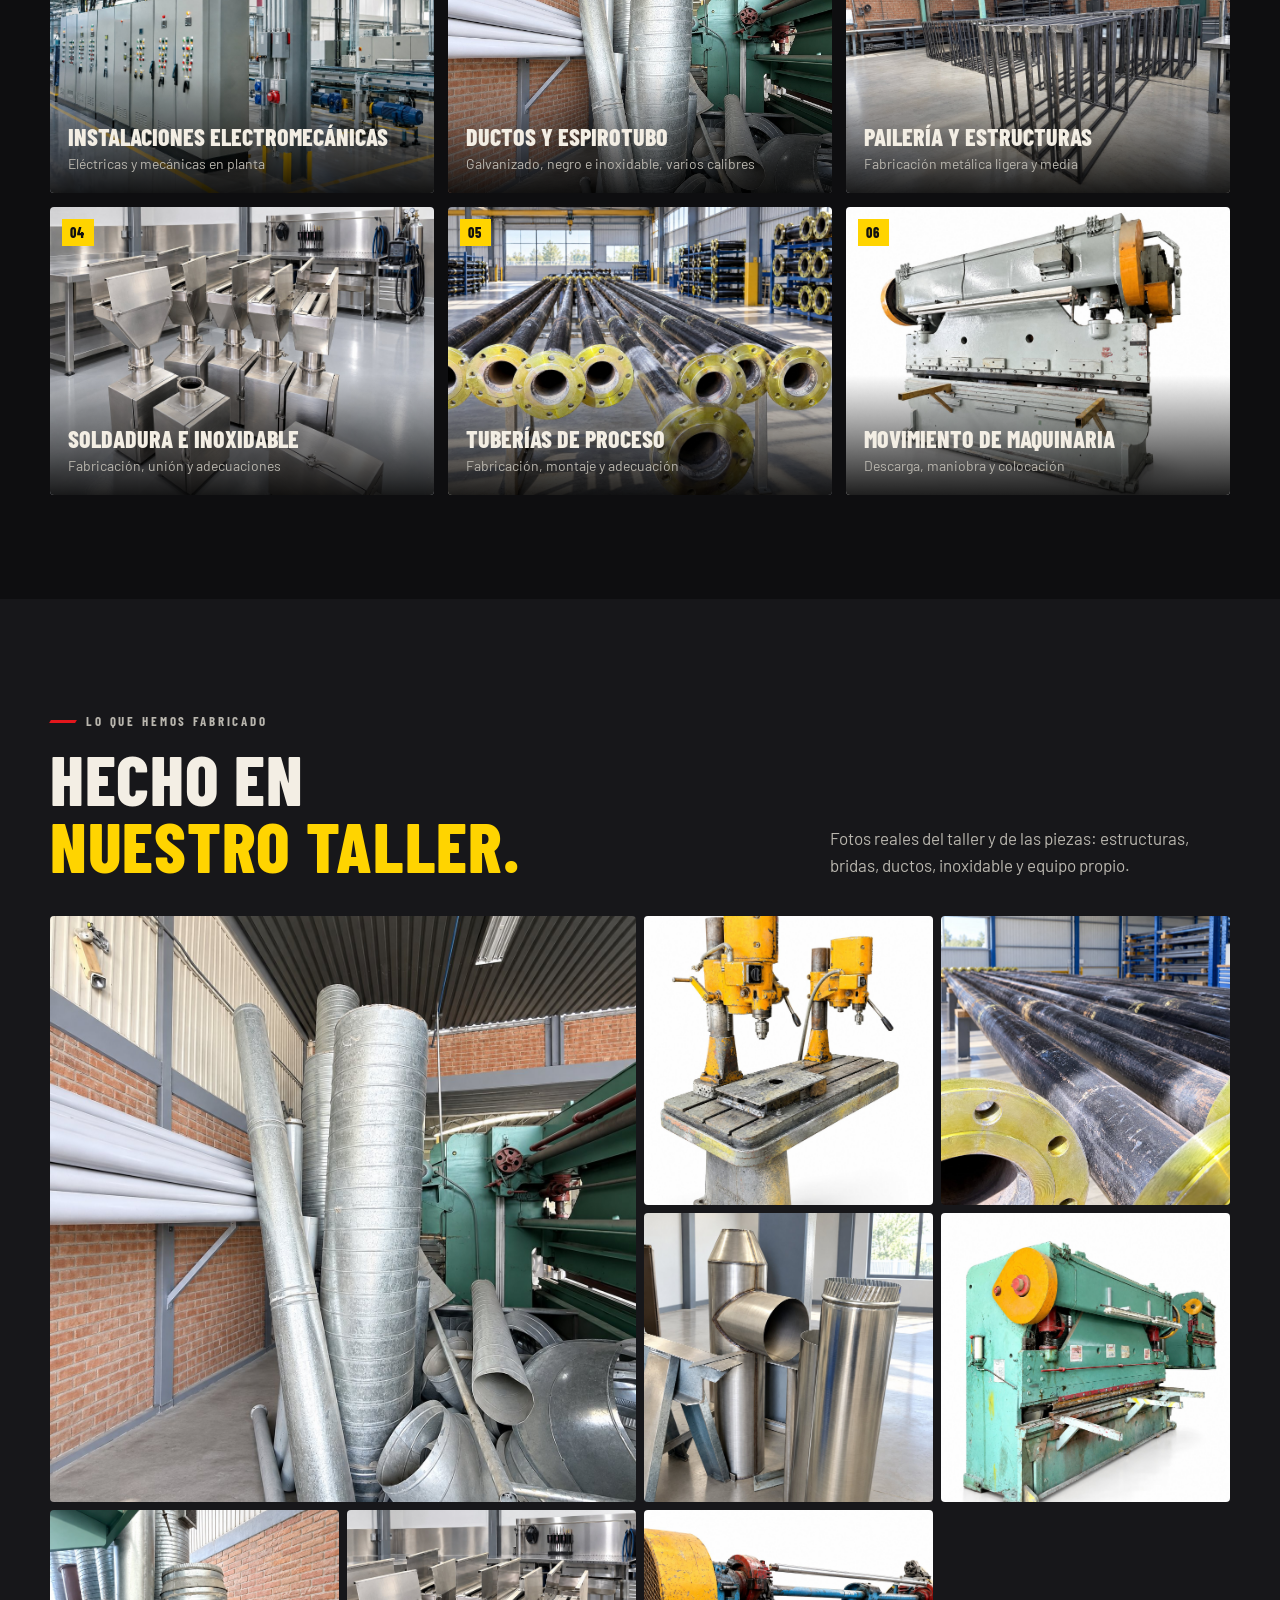
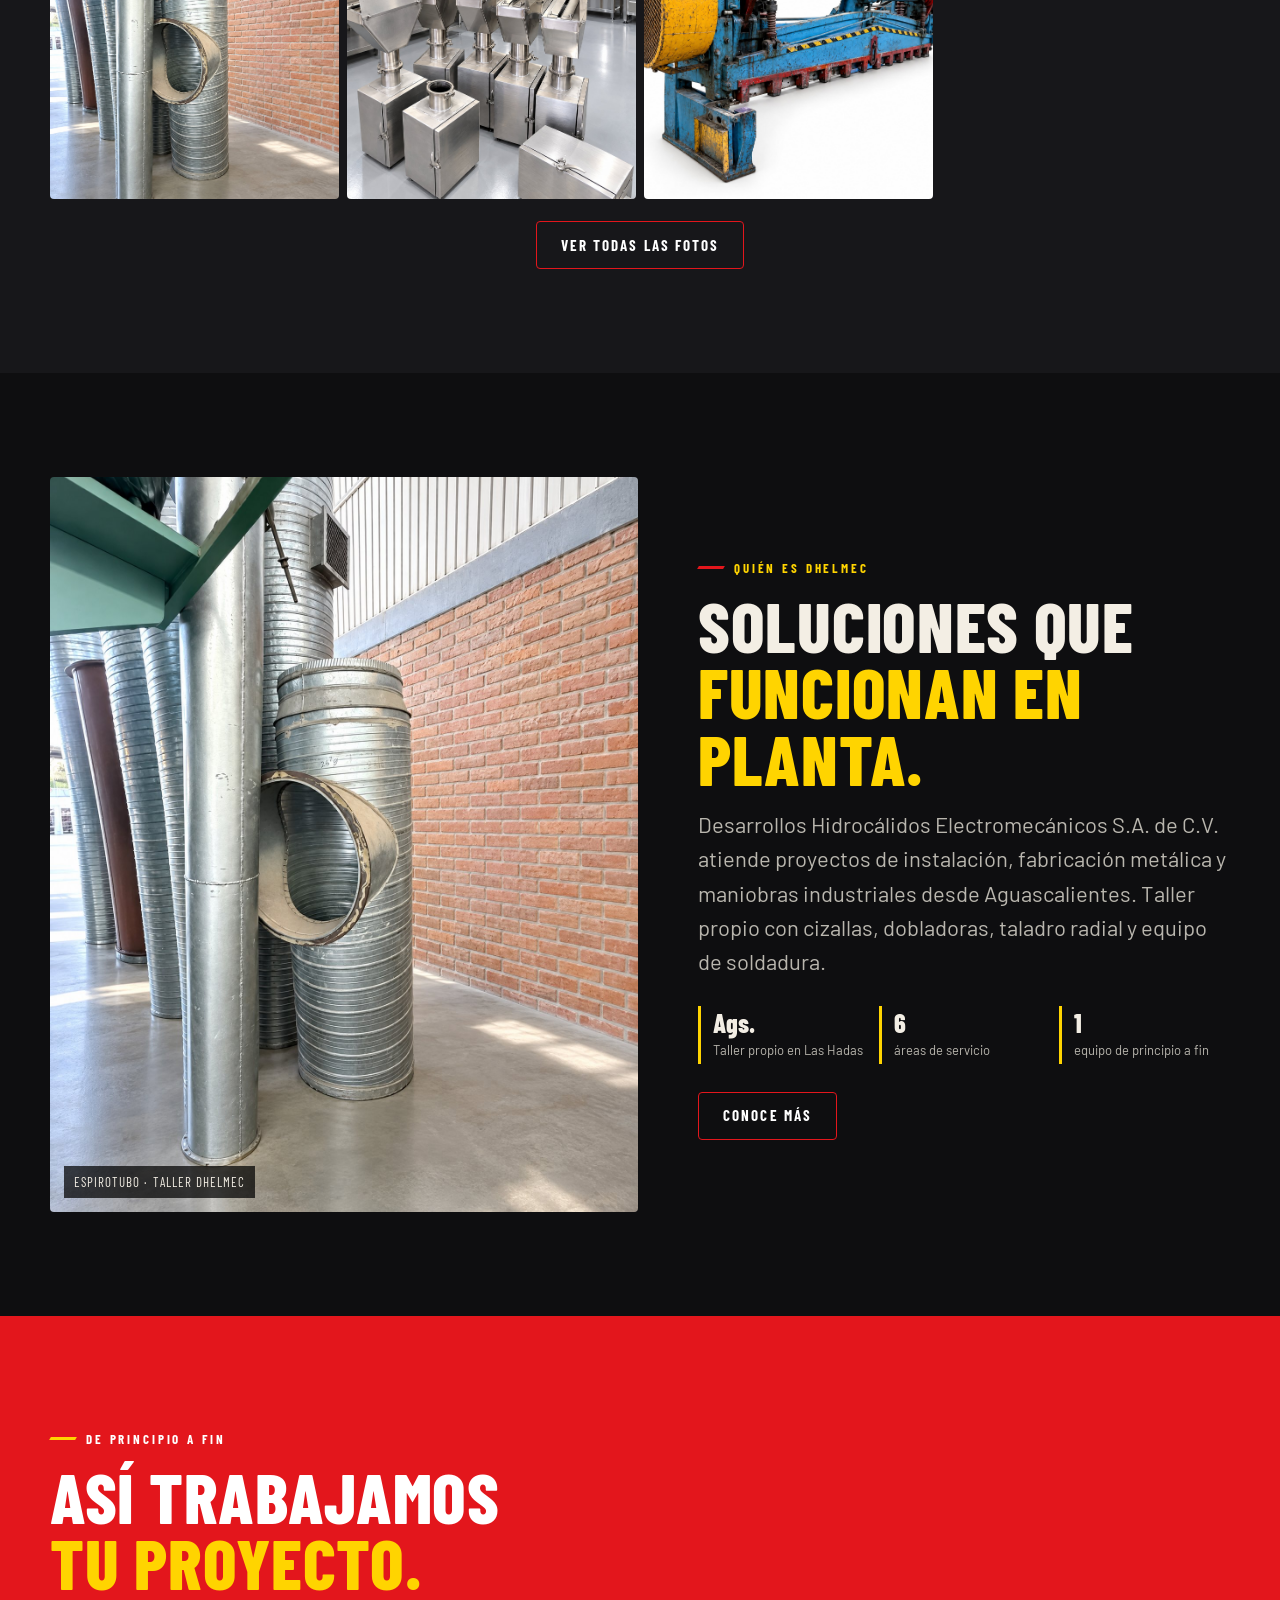
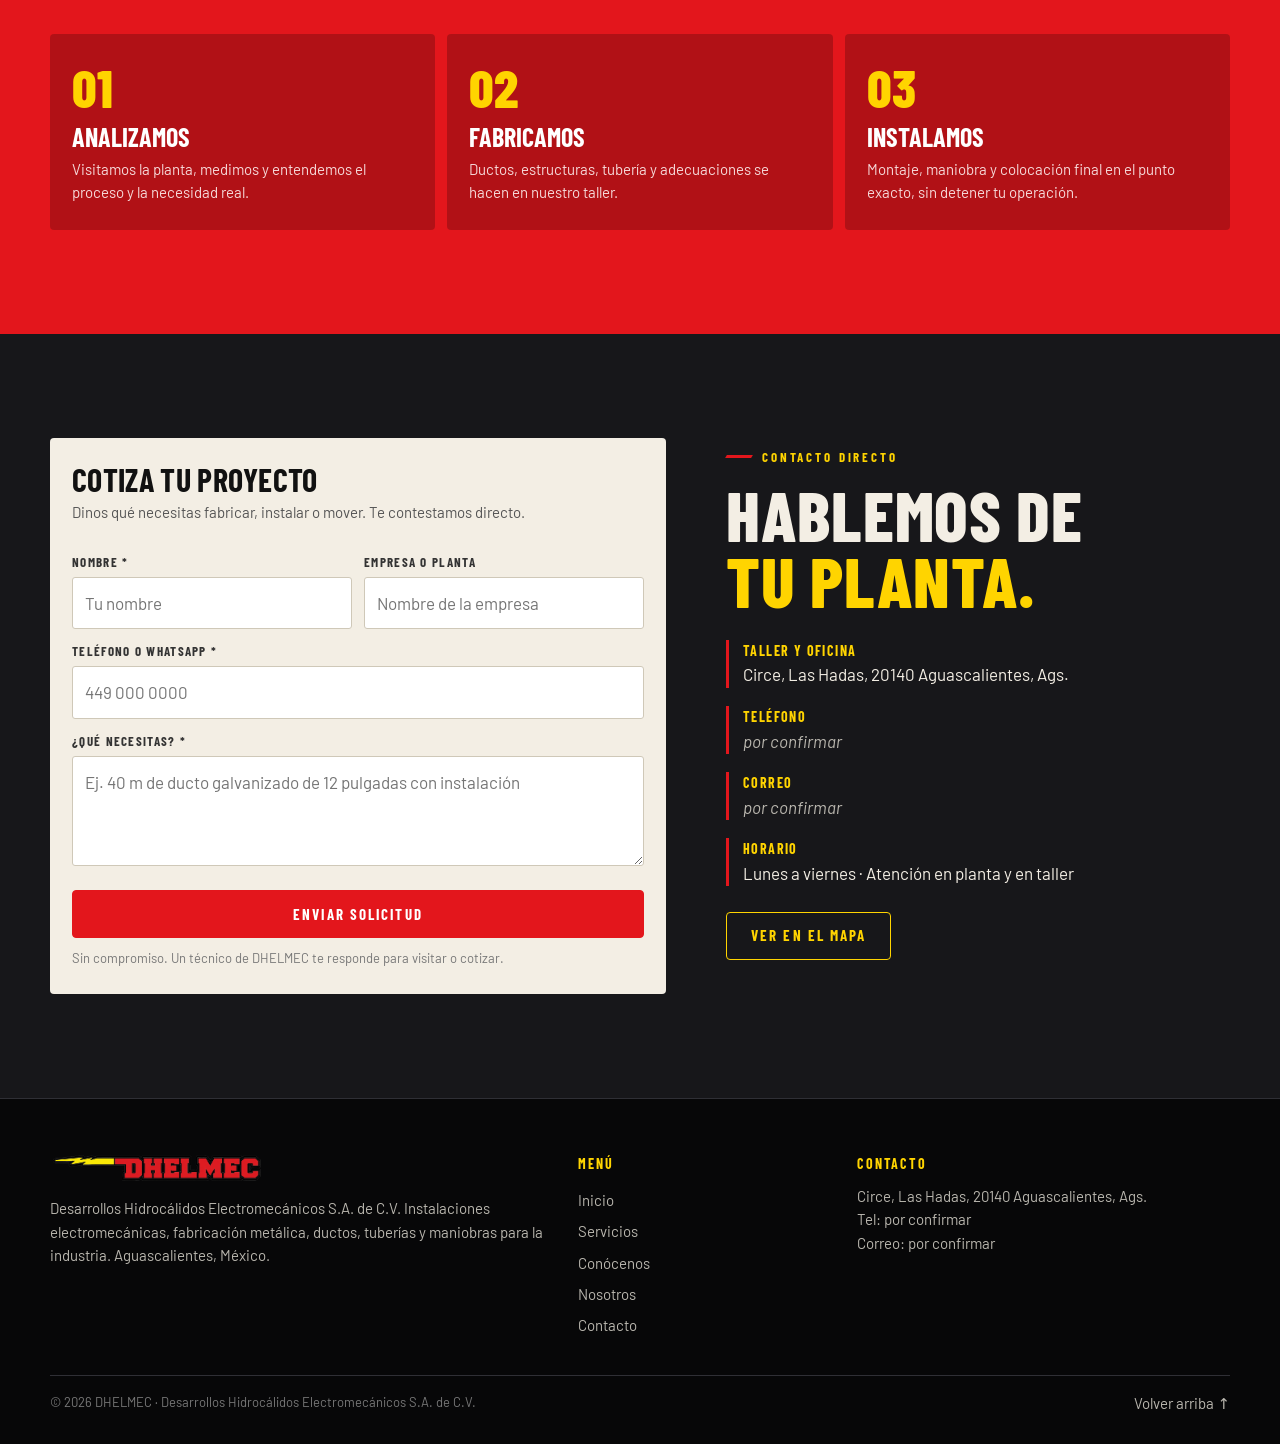
==== commit 837e3324: "Fotos finales IA (portada, servicios, ductos/espirotubo, maquinaria en blanco) y sección de maquinar" ====
--- a/index.html
+++ b/index.html
@@ -9,7 +9,7 @@
 <link rel="preconnect" href="https://fonts.googleapis.com"><link rel="preconnect" href="https://fonts.gstatic.com" crossorigin>
 <link href="https://fonts.googleapis.com/css2?family=Barlow+Condensed:wght@600;700;800&family=Barlow:wght@400;500;600&display=swap" rel="stylesheet">
 <link rel="stylesheet" href="style.css">
-<meta property="og:title" content="DHELMEC · Fabricación metálica e instalaciones electromecánicas en Aguascalientes"><meta property="og:description" content="Instalaciones electromecánicas, ductos, pailería, tuberías de proceso y movimiento de maquinaria. Taller propio en Aguascalientes."><meta property="og:image" content="img/dhelmec-8387.jpg">
+<meta property="og:title" content="DHELMEC · Fabricación metálica e instalaciones electromecánicas en Aguascalientes"><meta property="og:description" content="Instalaciones electromecánicas, ductos, pailería, tuberías de proceso y movimiento de maquinaria. Taller propio en Aguascalientes."><meta property="og:image" content="img/f-h-portada.jpg">
 </head>
 <body>
 <header class="top">
@@ -23,7 +23,7 @@
 <main>
 
 <section class="hero" id="top">
-  <div class="fondo"><img src="img/dhelmec-8387.jpg" alt="Taller DHELMEC" fetchpriority="high"><video muted loop playsinline autoplay aria-hidden="true"></video></div>
+  <div class="fondo"><img src="img/f-h-portada.jpg" alt="Taller DHELMEC" fetchpriority="high"><video muted loop playsinline autoplay aria-hidden="true"></video></div>
   <img class="rayo" src="img/rayo.svg" alt="" aria-hidden="true">
   <div class="wrap">
     <p class="ojo enter">Aguascalientes · Industria</p>
@@ -37,14 +37,14 @@
 <section id="servicios">
   <div class="wrap">
     <div class="cab" data-rv><div><p class="ojo">Servicios</p><h2>Seis áreas, <em>un solo proveedor.</em></h2></div><p>Del tablero eléctrico a la estructura y la maniobra final. Todo sale de nuestro taller en Aguascalientes.</p></div>
-    <div class="serv" data-rv-g><a class="tarj" href="servicios.html#instalaciones"><img src="img/dhelmec-8382.jpg" alt="Instalaciones electromecánicas" loading="lazy"><span class="num">01</span><div class="pie"><b>Instalaciones electromecánicas</b><span>Eléctricas y mecánicas en planta</span></div></a><a class="tarj" href="servicios.html#ductos"><img src="img/dhelmec-8377.jpg" alt="Ductos" loading="lazy"><span class="num">02</span><div class="pie"><b>Ductos</b><span>Acero inoxidable, negro y galvanizado</span></div></a><a class="tarj" href="servicios.html#paileria"><img src="img/dhelmec-8356.jpg" alt="Pailería y estructuras" loading="lazy"><span class="num">03</span><div class="pie"><b>Pailería y estructuras</b><span>Fabricación metálica ligera y media</span></div></a><a class="tarj" href="servicios.html#soldadura"><img src="img/dhelmec-8389.jpg" alt="Soldadura e inoxidable" loading="lazy"><span class="num">04</span><div class="pie"><b>Soldadura e inoxidable</b><span>Fabricación, unión y adecuaciones</span></div></a><a class="tarj" href="servicios.html#tuberias"><img src="img/dhelmec-8370.jpg" alt="Tuberías de proceso" loading="lazy"><span class="num">05</span><div class="pie"><b>Tuberías de proceso</b><span>Fabricación, montaje y adecuación</span></div></a><a class="tarj" href="servicios.html#maquinaria"><img src="img/dhelmec-8360.jpg" alt="Movimiento de maquinaria" loading="lazy"><span class="num">06</span><div class="pie"><b>Movimiento de maquinaria</b><span>Descarga, maniobra y colocación</span></div></a></div>
+    <div class="serv" data-rv-g><a class="tarj" href="servicios.html#instalaciones"><img src="img/f-s-instalaciones.jpg" alt="Instalaciones electromecánicas" loading="lazy"><span class="num">01</span><div class="pie"><b>Instalaciones electromecánicas</b><span>Eléctricas y mecánicas en planta</span></div></a><a class="tarj" href="servicios.html#ductos"><img src="img/f-d-8376.jpg" alt="Ductos y espirotubo" loading="lazy"><span class="num">02</span><div class="pie"><b>Ductos y espirotubo</b><span>Galvanizado, negro e inoxidable, varios calibres</span></div></a><a class="tarj" href="servicios.html#paileria"><img src="img/f-s-estructuras.jpg" alt="Pailería y estructuras" loading="lazy"><span class="num">03</span><div class="pie"><b>Pailería y estructuras</b><span>Fabricación metálica ligera y media</span></div></a><a class="tarj" href="servicios.html#soldadura"><img src="img/f-s-inox.jpg" alt="Soldadura e inoxidable" loading="lazy"><span class="num">04</span><div class="pie"><b>Soldadura e inoxidable</b><span>Fabricación, unión y adecuaciones</span></div></a><a class="tarj" href="servicios.html#tuberias"><img src="img/f-s-tuberias.jpg" alt="Tuberías de proceso" loading="lazy"><span class="num">05</span><div class="pie"><b>Tuberías de proceso</b><span>Fabricación, montaje y adecuación</span></div></a><a class="tarj" href="servicios.html#maquinaria"><img src="img/f-m-8359.jpg" alt="Movimiento de maquinaria" loading="lazy"><span class="num">06</span><div class="pie"><b>Movimiento de maquinaria</b><span>Descarga, maniobra y colocación</span></div></a></div>
   </div>
 </section>
 
 <section class="band" id="trabajos">
   <div class="wrap">
     <div class="cab" data-rv><div><p class="ojo">Lo que hemos fabricado</p><h2>Hecho en <em>nuestro taller.</em></h2></div><p>Fotos reales del taller y de las piezas: estructuras, bridas, ductos, inoxidable y equipo propio.</p></div>
-    <div class="col" data-rv-g><a href="img/g-8366.jpg" data-lb class="g"><img src="img/g-8366.jpg" alt="Trabajo DHELMEC" loading="lazy"></a><a href="img/g-8372.jpg" data-lb class=""><img src="img/g-8372.jpg" alt="Trabajo DHELMEC" loading="lazy"></a><a href="img/g-8389.jpg" data-lb class=""><img src="img/g-8389.jpg" alt="Trabajo DHELMEC" loading="lazy"></a><a href="img/g-8369.jpg" data-lb class=""><img src="img/g-8369.jpg" alt="Trabajo DHELMEC" loading="lazy"></a><a href="img/g-8378.jpg" data-lb class=""><img src="img/g-8378.jpg" alt="Trabajo DHELMEC" loading="lazy"></a><a href="img/g-8386.jpg" data-lb class=""><img src="img/g-8386.jpg" alt="Trabajo DHELMEC" loading="lazy"></a><a href="img/g-8375.jpg" data-lb class=""><img src="img/g-8375.jpg" alt="Trabajo DHELMEC" loading="lazy"></a><a href="img/g-8359.jpg" data-lb class=""><img src="img/g-8359.jpg" alt="Trabajo DHELMEC" loading="lazy"></a></div>
+    <div class="col" data-rv-g><a href="img/f-d-8376.jpg" data-lb class="g"><img src="img/f-d-8376.jpg" alt="Trabajo DHELMEC" loading="lazy"></a><a href="img/f-m-8366.jpg" data-lb class=""><img src="img/f-m-8366.jpg" alt="Trabajo DHELMEC" loading="lazy"></a><a href="img/f-d-8369.jpg" data-lb class=""><img src="img/f-d-8369.jpg" alt="Trabajo DHELMEC" loading="lazy"></a><a href="img/f-d-8385.jpg" data-lb class=""><img src="img/f-d-8385.jpg" alt="Trabajo DHELMEC" loading="lazy"></a><a href="img/f-m-8372.jpg" data-lb class=""><img src="img/f-m-8372.jpg" alt="Trabajo DHELMEC" loading="lazy"></a><a href="img/f-d-8377.jpg" data-lb class=""><img src="img/f-d-8377.jpg" alt="Trabajo DHELMEC" loading="lazy"></a><a href="img/f-s-inox.jpg" data-lb class=""><img src="img/f-s-inox.jpg" alt="Trabajo DHELMEC" loading="lazy"></a><a href="img/f-m-8384.jpg" data-lb class=""><img src="img/f-m-8384.jpg" alt="Trabajo DHELMEC" loading="lazy"></a></div>
     <div class="todas"><a class="btn" href="conocenos.html">Ver todas las fotos</a></div>
   </div>
 </section>
@@ -52,7 +52,7 @@
 <section id="nosotros">
   <div class="wrap">
     <div class="dos">
-      <div class="foto-marco" data-rv><img src="img/dhelmec-8366.jpg" alt="Taladro radial en el taller de DHELMEC" loading="lazy"><span>Taller DHELMEC · Las Hadas, Ags.</span></div>
+      <div class="foto-marco" data-rv><img src="img/f-d-8377.jpg" alt="Espirotubo fabricado por DHELMEC" loading="lazy"><span>Espirotubo · taller DHELMEC</span></div>
       <div data-rv>
         <p class="ojo">Quién es DHELMEC</p>
         <h2>Soluciones que <em>funcionan en planta.</em></h2>
--- a/style.css
+++ b/style.css
@@ -219,3 +219,12 @@
 footer nav a{display:block;padding:4px 0}
 footer nav a:hover{color:#fff}
 footer .abajo{margin-top:34px;padding-top:16px;border-top:1px solid var(--linea);display:flex;flex-wrap:wrap;justify-content:space-between;gap:8px;font-size:13px;color:#777}
+
+/* Maquinaria en fondo blanco */
+.grid-m{display:grid;grid-template-columns:repeat(2,1fr);gap:10px}
+@media(min-width:700px){.grid-m{grid-template-columns:repeat(3,1fr)}}
+@media(min-width:1000px){.grid-m{grid-template-columns:repeat(4,1fr)}}
+.grid-m .maq{display:block;background:#fff;border-radius:var(--radio);overflow:hidden;position:relative}
+.grid-m .maq img{aspect-ratio:1;object-fit:contain;width:100%;background:#fff;padding:8px;transition:transform .4s}
+.grid-m .maq:hover img{transform:scale(1.04)}
+.grid-m .maq b{position:absolute;left:0;right:0;bottom:0;background:var(--rojo);color:#fff;font-family:var(--ft);text-transform:uppercase;letter-spacing:.1em;font-size:13px;padding:6px 10px;text-align:center}
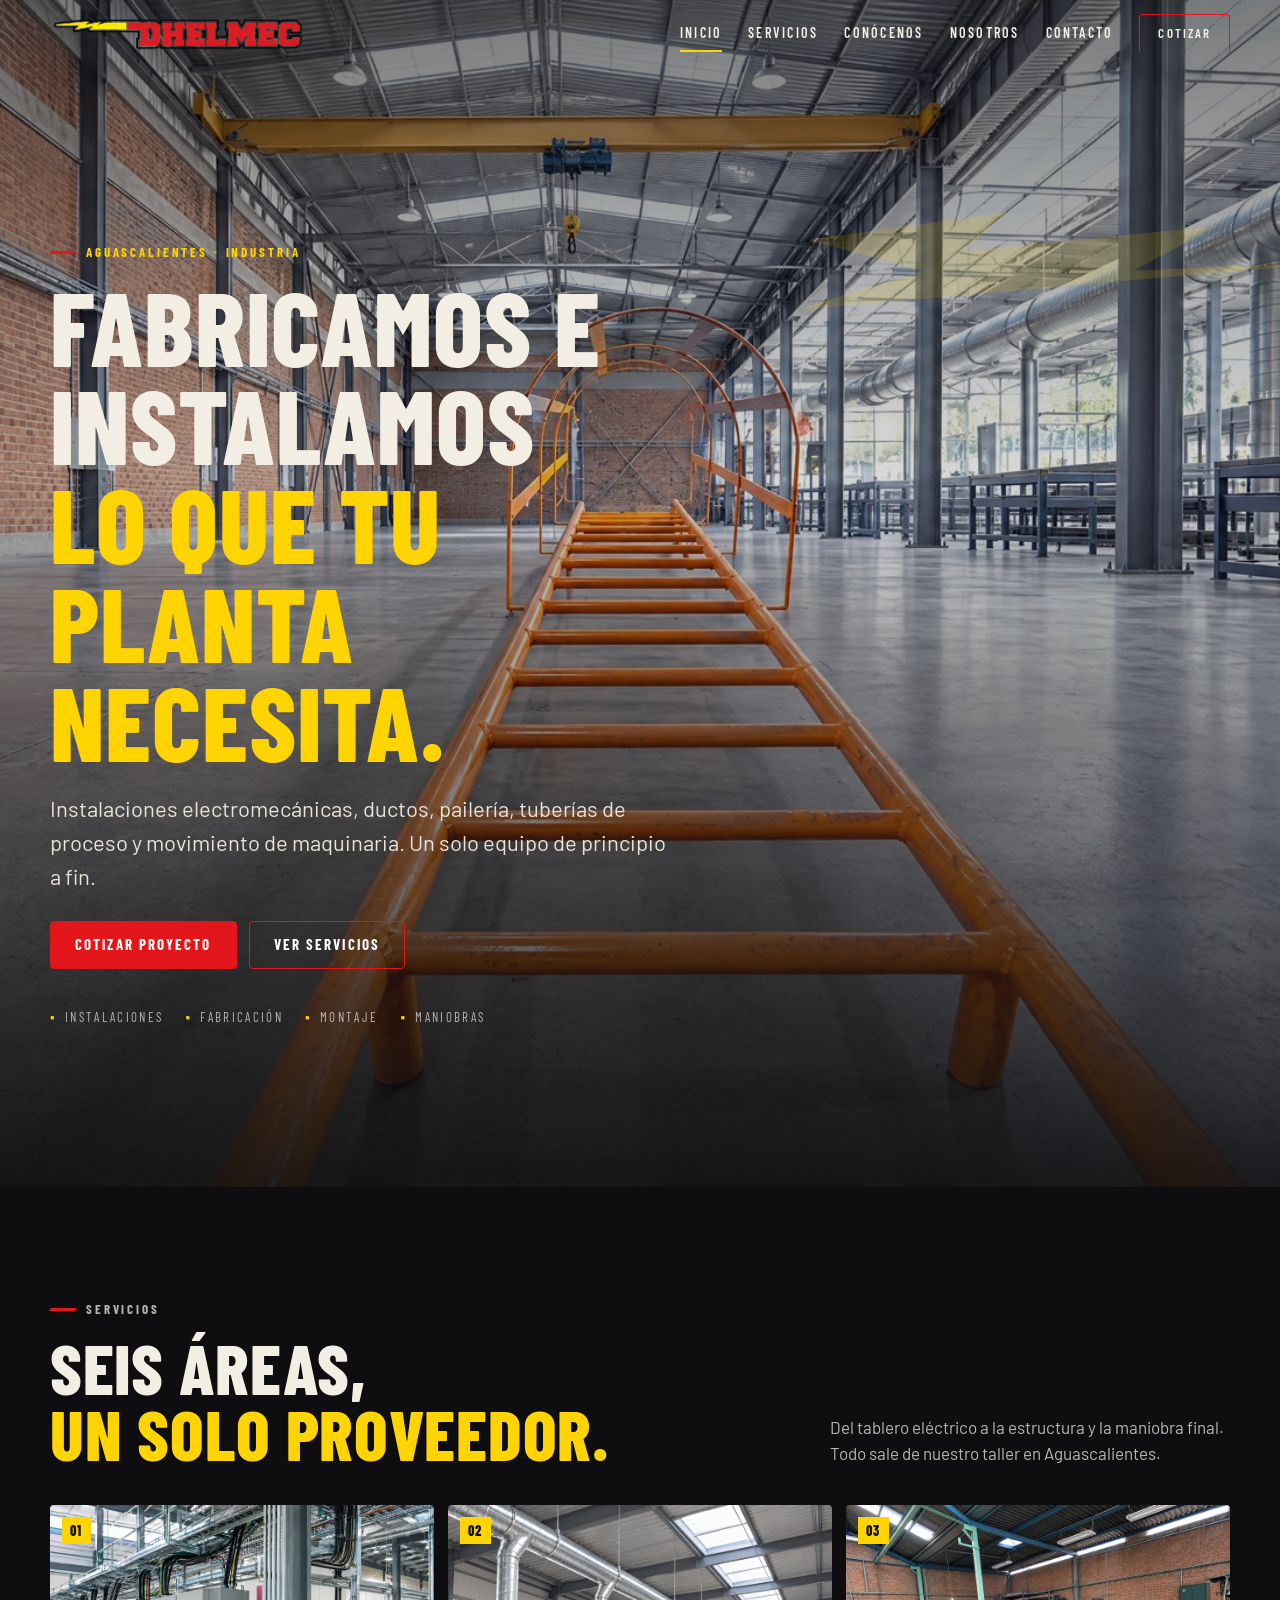
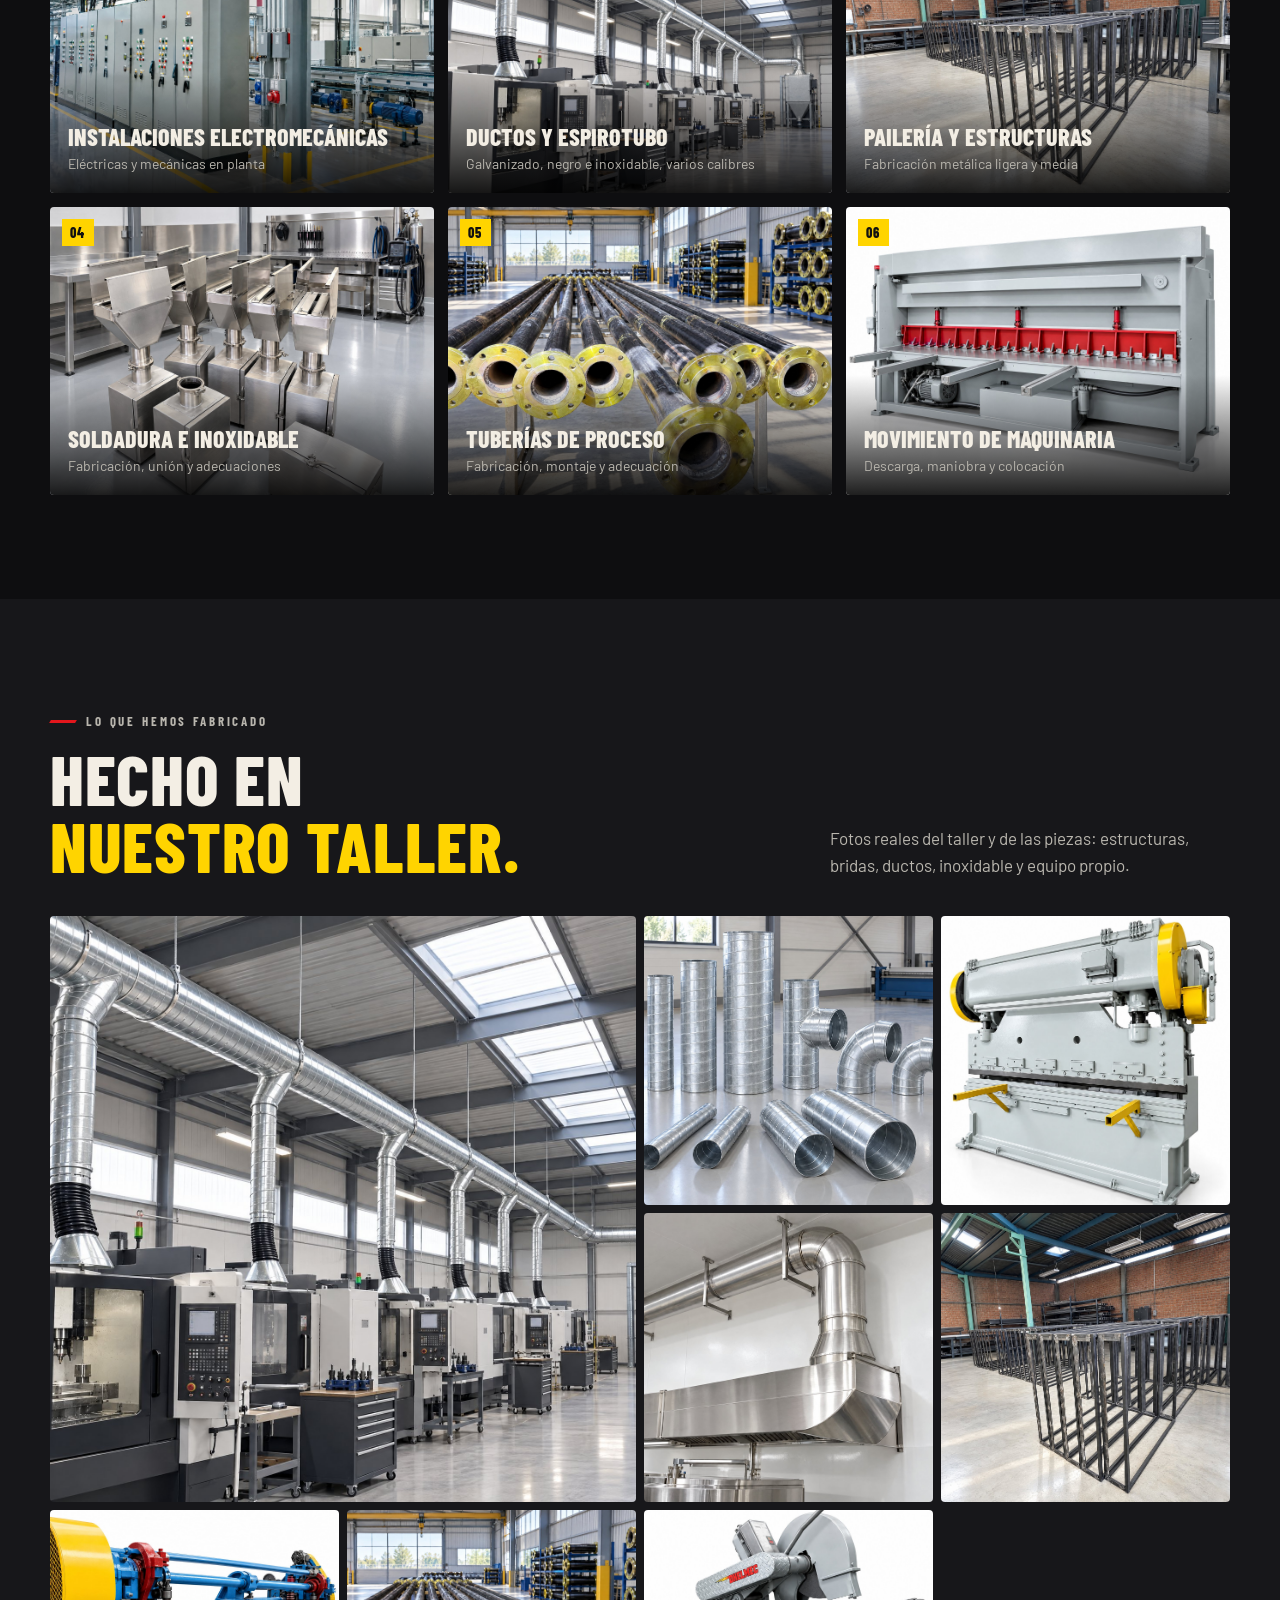
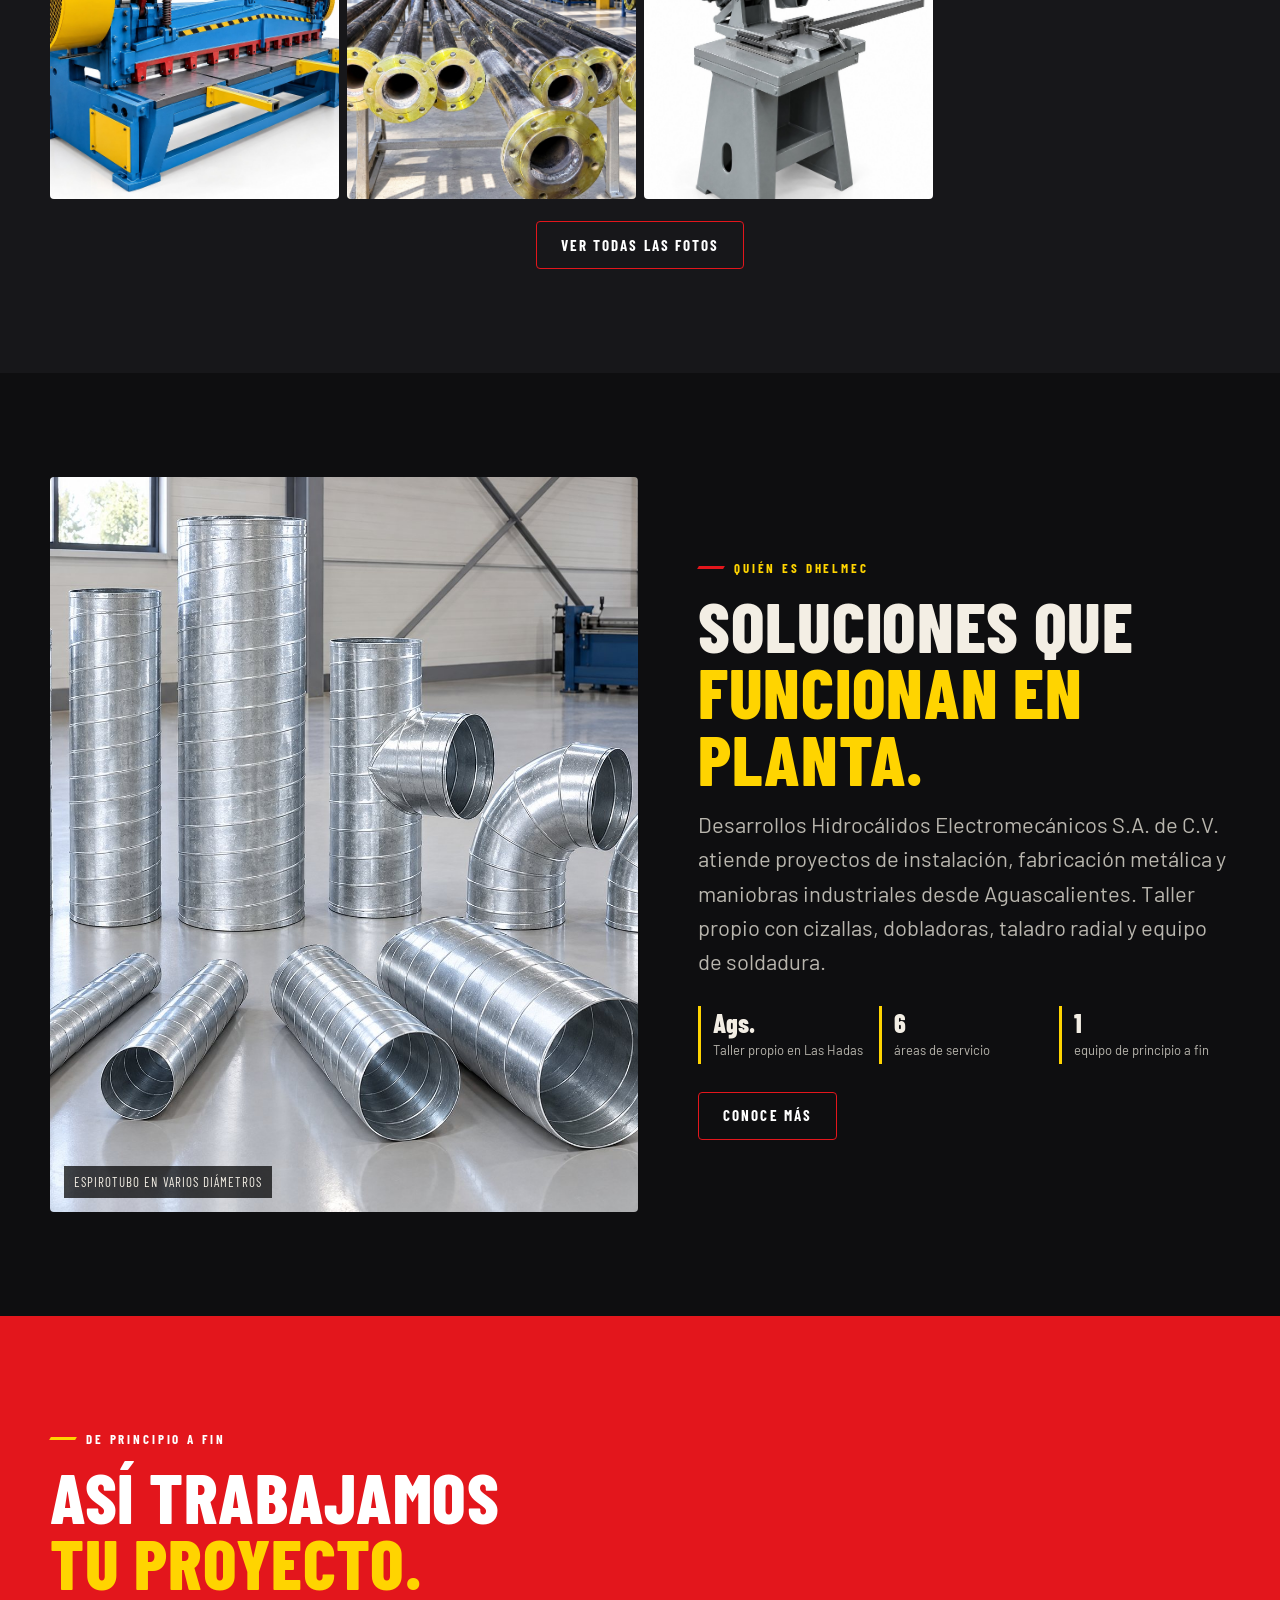
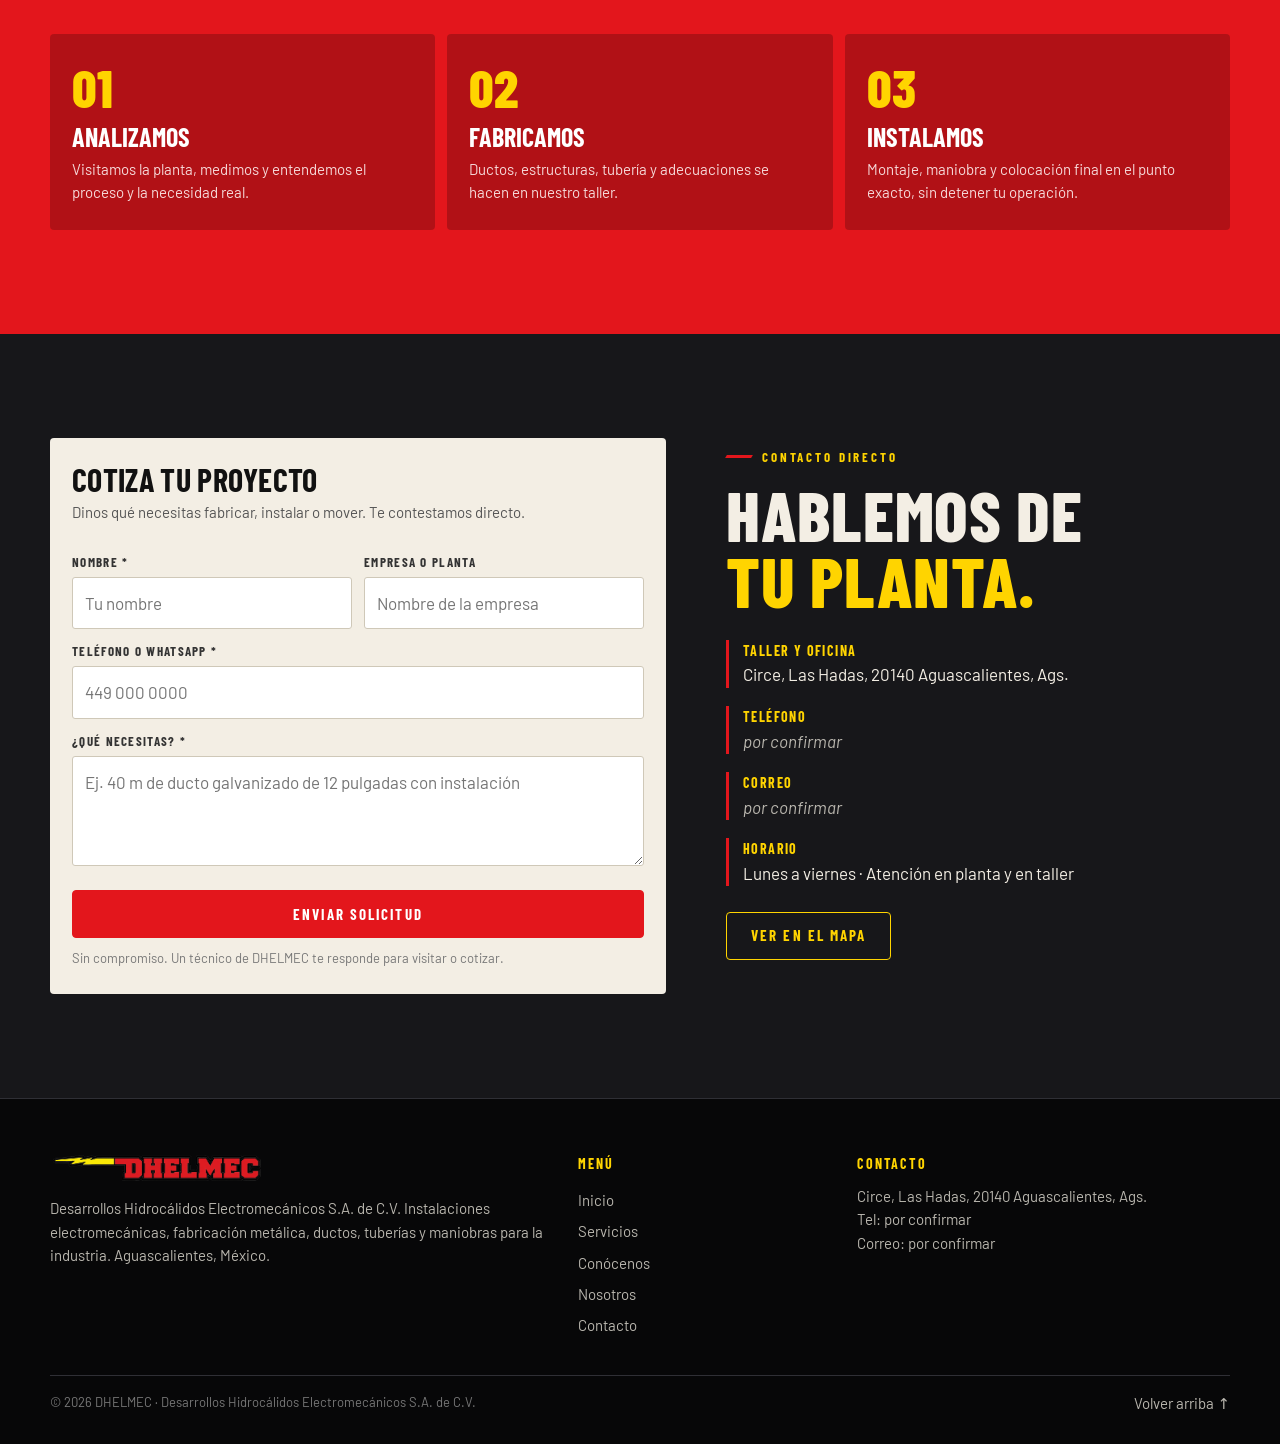
==== commit cd4aff6b: "Fotos investigadas: máquinas identificadas (Verson, HTC Hydra-Tool) como nuevas en fondo blanco, duc" ====
--- a/index.html
+++ b/index.html
@@ -37,14 +37,14 @@
 <section id="servicios">
   <div class="wrap">
     <div class="cab" data-rv><div><p class="ojo">Servicios</p><h2>Seis áreas, <em>un solo proveedor.</em></h2></div><p>Del tablero eléctrico a la estructura y la maniobra final. Todo sale de nuestro taller en Aguascalientes.</p></div>
-    <div class="serv" data-rv-g><a class="tarj" href="servicios.html#instalaciones"><img src="img/f-s-instalaciones.jpg" alt="Instalaciones electromecánicas" loading="lazy"><span class="num">01</span><div class="pie"><b>Instalaciones electromecánicas</b><span>Eléctricas y mecánicas en planta</span></div></a><a class="tarj" href="servicios.html#ductos"><img src="img/f-d-8376.jpg" alt="Ductos y espirotubo" loading="lazy"><span class="num">02</span><div class="pie"><b>Ductos y espirotubo</b><span>Galvanizado, negro e inoxidable, varios calibres</span></div></a><a class="tarj" href="servicios.html#paileria"><img src="img/f-s-estructuras.jpg" alt="Pailería y estructuras" loading="lazy"><span class="num">03</span><div class="pie"><b>Pailería y estructuras</b><span>Fabricación metálica ligera y media</span></div></a><a class="tarj" href="servicios.html#soldadura"><img src="img/f-s-inox.jpg" alt="Soldadura e inoxidable" loading="lazy"><span class="num">04</span><div class="pie"><b>Soldadura e inoxidable</b><span>Fabricación, unión y adecuaciones</span></div></a><a class="tarj" href="servicios.html#tuberias"><img src="img/f-s-tuberias.jpg" alt="Tuberías de proceso" loading="lazy"><span class="num">05</span><div class="pie"><b>Tuberías de proceso</b><span>Fabricación, montaje y adecuación</span></div></a><a class="tarj" href="servicios.html#maquinaria"><img src="img/f-m-8359.jpg" alt="Movimiento de maquinaria" loading="lazy"><span class="num">06</span><div class="pie"><b>Movimiento de maquinaria</b><span>Descarga, maniobra y colocación</span></div></a></div>
+    <div class="serv" data-rv-g><a class="tarj" href="servicios.html#instalaciones"><img src="img/f-s-instalaciones.jpg" alt="Instalaciones electromecánicas" loading="lazy"><span class="num">01</span><div class="pie"><b>Instalaciones electromecánicas</b><span>Eléctricas y mecánicas en planta</span></div></a><a class="tarj" href="servicios.html#ductos"><img src="img/n-ductos-instalados.jpg" alt="Ductos y espirotubo" loading="lazy"><span class="num">02</span><div class="pie"><b>Ductos y espirotubo</b><span>Galvanizado, negro e inoxidable, varios calibres</span></div></a><a class="tarj" href="servicios.html#paileria"><img src="img/f-s-estructuras.jpg" alt="Pailería y estructuras" loading="lazy"><span class="num">03</span><div class="pie"><b>Pailería y estructuras</b><span>Fabricación metálica ligera y media</span></div></a><a class="tarj" href="servicios.html#soldadura"><img src="img/f-s-inox.jpg" alt="Soldadura e inoxidable" loading="lazy"><span class="num">04</span><div class="pie"><b>Soldadura e inoxidable</b><span>Fabricación, unión y adecuaciones</span></div></a><a class="tarj" href="servicios.html#tuberias"><img src="img/f-s-tuberias.jpg" alt="Tuberías de proceso" loading="lazy"><span class="num">05</span><div class="pie"><b>Tuberías de proceso</b><span>Fabricación, montaje y adecuación</span></div></a><a class="tarj" href="servicios.html#maquinaria"><img src="img/n-m-hydratool.jpg" alt="Movimiento de maquinaria" loading="lazy"><span class="num">06</span><div class="pie"><b>Movimiento de maquinaria</b><span>Descarga, maniobra y colocación</span></div></a></div>
   </div>
 </section>
 
 <section class="band" id="trabajos">
   <div class="wrap">
     <div class="cab" data-rv><div><p class="ojo">Lo que hemos fabricado</p><h2>Hecho en <em>nuestro taller.</em></h2></div><p>Fotos reales del taller y de las piezas: estructuras, bridas, ductos, inoxidable y equipo propio.</p></div>
-    <div class="col" data-rv-g><a href="img/f-d-8376.jpg" data-lb class="g"><img src="img/f-d-8376.jpg" alt="Trabajo DHELMEC" loading="lazy"></a><a href="img/f-m-8366.jpg" data-lb class=""><img src="img/f-m-8366.jpg" alt="Trabajo DHELMEC" loading="lazy"></a><a href="img/f-d-8369.jpg" data-lb class=""><img src="img/f-d-8369.jpg" alt="Trabajo DHELMEC" loading="lazy"></a><a href="img/f-d-8385.jpg" data-lb class=""><img src="img/f-d-8385.jpg" alt="Trabajo DHELMEC" loading="lazy"></a><a href="img/f-m-8372.jpg" data-lb class=""><img src="img/f-m-8372.jpg" alt="Trabajo DHELMEC" loading="lazy"></a><a href="img/f-d-8377.jpg" data-lb class=""><img src="img/f-d-8377.jpg" alt="Trabajo DHELMEC" loading="lazy"></a><a href="img/f-s-inox.jpg" data-lb class=""><img src="img/f-s-inox.jpg" alt="Trabajo DHELMEC" loading="lazy"></a><a href="img/f-m-8384.jpg" data-lb class=""><img src="img/f-m-8384.jpg" alt="Trabajo DHELMEC" loading="lazy"></a></div>
+    <div class="col" data-rv-g><a href="img/n-ductos-instalados.jpg" data-lb class="g"><img src="img/n-ductos-instalados.jpg" alt="Trabajo DHELMEC" loading="lazy"></a><a href="img/n-espirotubo.jpg" data-lb class=""><img src="img/n-espirotubo.jpg" alt="Trabajo DHELMEC" loading="lazy"></a><a href="img/n-m-verson-gris.jpg" data-lb class=""><img src="img/n-m-verson-gris.jpg" alt="Trabajo DHELMEC" loading="lazy"></a><a href="img/n-ducto-inox.jpg" data-lb class=""><img src="img/n-ducto-inox.jpg" alt="Trabajo DHELMEC" loading="lazy"></a><a href="img/f-s-estructuras.jpg" data-lb class=""><img src="img/f-s-estructuras.jpg" alt="Trabajo DHELMEC" loading="lazy"></a><a href="img/n-m-cizalla-mecanica.jpg" data-lb class=""><img src="img/n-m-cizalla-mecanica.jpg" alt="Trabajo DHELMEC" loading="lazy"></a><a href="img/f-s-tuberias.jpg" data-lb class=""><img src="img/f-s-tuberias.jpg" alt="Trabajo DHELMEC" loading="lazy"></a><a href="img/n-m-sierra.jpg" data-lb class=""><img src="img/n-m-sierra.jpg" alt="Trabajo DHELMEC" loading="lazy"></a></div>
     <div class="todas"><a class="btn" href="conocenos.html">Ver todas las fotos</a></div>
   </div>
 </section>
@@ -52,7 +52,7 @@
 <section id="nosotros">
   <div class="wrap">
     <div class="dos">
-      <div class="foto-marco" data-rv><img src="img/f-d-8377.jpg" alt="Espirotubo fabricado por DHELMEC" loading="lazy"><span>Espirotubo · taller DHELMEC</span></div>
+      <div class="foto-marco" data-rv><img src="img/n-espirotubo.jpg" alt="Espirotubo fabricado por DHELMEC" loading="lazy"><span>Espirotubo en varios diámetros</span></div>
       <div data-rv>
         <p class="ojo">Quién es DHELMEC</p>
         <h2>Soluciones que <em>funcionan en planta.</em></h2>
